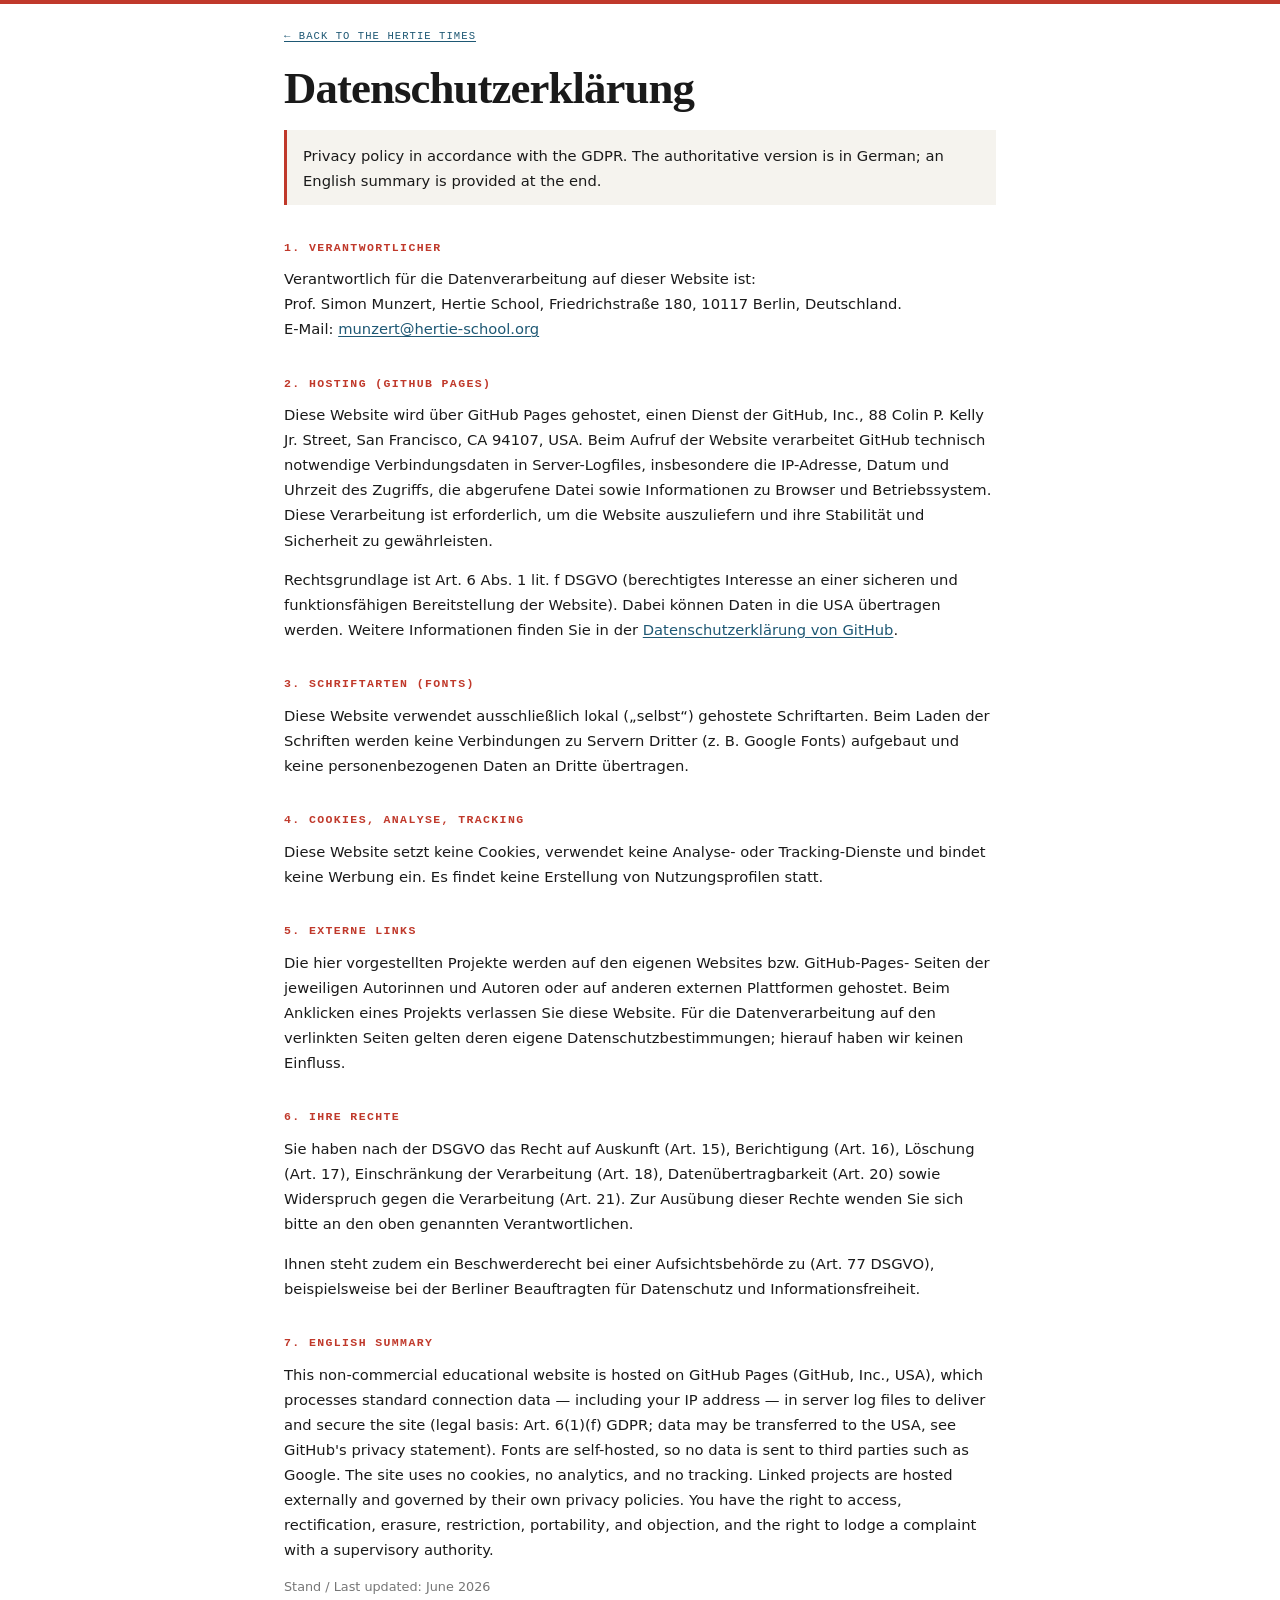
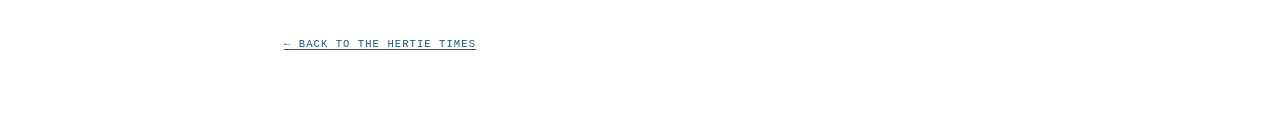
==== datenschutz.html @ ec8f6724 "Apply student consent: trim to 18 projects, real assets, legal pages - Remove all non-consented proj" ====
<!DOCTYPE html>
<html lang="de">
<head>
  <meta charset="UTF-8">
  <meta name="viewport" content="width=device-width, initial-scale=1.0">
  <title>Datenschutzerklärung / Privacy — The Hertie Times</title>
  <meta name="robots" content="noindex">
  <link rel="stylesheet" href="fonts.css">
  <link rel="stylesheet" href="style.css">
</head>
<body>
  <main class="legal-page">
    <div class="container">
      <a class="legal-back" href="index.html">← Back to The Hertie Times</a>
      <h1 class="legal-title">Datenschutzerklärung</h1>
      <p class="legal-note">
        Privacy policy in accordance with the GDPR. The authoritative version is in German;
        an English summary is provided at the end.
      </p>

      <h2>1. Verantwortlicher</h2>
      <p>
        Verantwortlich für die Datenverarbeitung auf dieser Website ist:<br>
        Prof. Simon Munzert, Hertie School, Friedrichstraße 180, 10117 Berlin, Deutschland.<br>
        E-Mail: <a href="mailto:munzert@hertie-school.org">munzert@hertie-school.org</a>
      </p>

      <h2>2. Hosting (GitHub Pages)</h2>
      <p>
        Diese Website wird über GitHub Pages gehostet, einen Dienst der GitHub, Inc.,
        88 Colin P. Kelly Jr. Street, San Francisco, CA 94107, USA. Beim Aufruf der Website
        verarbeitet GitHub technisch notwendige Verbindungsdaten in Server-Logfiles,
        insbesondere die IP-Adresse, Datum und Uhrzeit des Zugriffs, die abgerufene Datei
        sowie Informationen zu Browser und Betriebssystem. Diese Verarbeitung ist
        erforderlich, um die Website auszuliefern und ihre Stabilität und Sicherheit zu
        gewährleisten.
      </p>
      <p>
        Rechtsgrundlage ist Art. 6 Abs. 1 lit. f DSGVO (berechtigtes Interesse an einer
        sicheren und funktionsfähigen Bereitstellung der Website). Dabei können Daten in die
        USA übertragen werden. Weitere Informationen finden Sie in der
        <a href="https://docs.github.com/site-policy/privacy-policies/github-general-privacy-statement" target="_blank" rel="noopener noreferrer">Datenschutzerklärung von GitHub</a>.
      </p>

      <h2>3. Schriftarten (Fonts)</h2>
      <p>
        Diese Website verwendet ausschließlich lokal („selbst“) gehostete Schriftarten. Beim
        Laden der Schriften werden keine Verbindungen zu Servern Dritter (z. B. Google Fonts)
        aufgebaut und keine personenbezogenen Daten an Dritte übertragen.
      </p>

      <h2>4. Cookies, Analyse, Tracking</h2>
      <p>
        Diese Website setzt keine Cookies, verwendet keine Analyse- oder Tracking-Dienste und
        bindet keine Werbung ein. Es findet keine Erstellung von Nutzungsprofilen statt.
      </p>

      <h2>5. Externe Links</h2>
      <p>
        Die hier vorgestellten Projekte werden auf den eigenen Websites bzw. GitHub-Pages-
        Seiten der jeweiligen Autorinnen und Autoren oder auf anderen externen Plattformen
        gehostet. Beim Anklicken eines Projekts verlassen Sie diese Website. Für die
        Datenverarbeitung auf den verlinkten Seiten gelten deren eigene
        Datenschutzbestimmungen; hierauf haben wir keinen Einfluss.
      </p>

      <h2>6. Ihre Rechte</h2>
      <p>
        Sie haben nach der DSGVO das Recht auf Auskunft (Art. 15), Berichtigung (Art. 16),
        Löschung (Art. 17), Einschränkung der Verarbeitung (Art. 18), Datenübertragbarkeit
        (Art. 20) sowie Widerspruch gegen die Verarbeitung (Art. 21). Zur Ausübung dieser
        Rechte wenden Sie sich bitte an den oben genannten Verantwortlichen.
      </p>
      <p>
        Ihnen steht zudem ein Beschwerderecht bei einer Aufsichtsbehörde zu (Art. 77 DSGVO),
        beispielsweise bei der Berliner Beauftragten für Datenschutz und Informationsfreiheit.
      </p>

      <h2>7. English summary</h2>
      <p>
        This non-commercial educational website is hosted on GitHub Pages (GitHub, Inc., USA),
        which processes standard connection data — including your IP address — in server log
        files to deliver and secure the site (legal basis: Art. 6(1)(f) GDPR; data may be
        transferred to the USA, see GitHub's privacy statement). Fonts are self-hosted, so no
        data is sent to third parties such as Google. The site uses no cookies, no analytics,
        and no tracking. Linked projects are hosted externally and governed by their own
        privacy policies. You have the right to access, rectification, erasure, restriction,
        portability, and objection, and the right to lodge a complaint with a supervisory
        authority.
      </p>

      <p style="font-size:0.8rem;color:var(--muted)">Stand / Last updated: June 2026</p>

      <a class="legal-back" href="index.html">← Back to The Hertie Times</a>
    </div>
  </main>
</body>
</html>
---- fonts.css ----
/* Self-hosted fonts (GDPR: no requests to Google servers) */

/* IBM Plex Mono 400 italic (latin-ext) */
@font-face {
  font-family: 'IBM Plex Mono';
  font-style: italic;
  font-weight: 400;
  font-display: swap;
  src: url(fonts/ibmplexmono-400-italic-latin-ext.woff2) format('woff2');
  unicode-range: U+0100-02BA, U+02BD-02C5, U+02C7-02CC, U+02CE-02D7, U+02DD-02FF, U+0304, U+0308, U+0329, U+1D00-1DBF, U+1E00-1E9F, U+1EF2-1EFF, U+2020, U+20A0-20AB, U+20AD-20C0, U+2113, U+2C60-2C7F, U+A720-A7FF;
}

/* IBM Plex Mono 400 italic (latin) */
@font-face {
  font-family: 'IBM Plex Mono';
  font-style: italic;
  font-weight: 400;
  font-display: swap;
  src: url(fonts/ibmplexmono-400-italic-latin.woff2) format('woff2');
  unicode-range: U+0000-00FF, U+0131, U+0152-0153, U+02BB-02BC, U+02C6, U+02DA, U+02DC, U+0304, U+0308, U+0329, U+2000-206F, U+20AC, U+2122, U+2191, U+2193, U+2212, U+2215, U+FEFF, U+FFFD;
}

/* IBM Plex Mono 400 normal (latin-ext) */
@font-face {
  font-family: 'IBM Plex Mono';
  font-style: normal;
  font-weight: 400;
  font-display: swap;
  src: url(fonts/ibmplexmono-400-normal-latin-ext.woff2) format('woff2');
  unicode-range: U+0100-02BA, U+02BD-02C5, U+02C7-02CC, U+02CE-02D7, U+02DD-02FF, U+0304, U+0308, U+0329, U+1D00-1DBF, U+1E00-1E9F, U+1EF2-1EFF, U+2020, U+20A0-20AB, U+20AD-20C0, U+2113, U+2C60-2C7F, U+A720-A7FF;
}

/* IBM Plex Mono 400 normal (latin) */
@font-face {
  font-family: 'IBM Plex Mono';
  font-style: normal;
  font-weight: 400;
  font-display: swap;
  src: url(fonts/ibmplexmono-400-normal-latin.woff2) format('woff2');
  unicode-range: U+0000-00FF, U+0131, U+0152-0153, U+02BB-02BC, U+02C6, U+02DA, U+02DC, U+0304, U+0308, U+0329, U+2000-206F, U+20AC, U+2122, U+2191, U+2193, U+2212, U+2215, U+FEFF, U+FFFD;
}

/* IBM Plex Mono 600 normal (latin-ext) */
@font-face {
  font-family: 'IBM Plex Mono';
  font-style: normal;
  font-weight: 600;
  font-display: swap;
  src: url(fonts/ibmplexmono-600-normal-latin-ext.woff2) format('woff2');
  unicode-range: U+0100-02BA, U+02BD-02C5, U+02C7-02CC, U+02CE-02D7, U+02DD-02FF, U+0304, U+0308, U+0329, U+1D00-1DBF, U+1E00-1E9F, U+1EF2-1EFF, U+2020, U+20A0-20AB, U+20AD-20C0, U+2113, U+2C60-2C7F, U+A720-A7FF;
}

/* IBM Plex Mono 600 normal (latin) */
@font-face {
  font-family: 'IBM Plex Mono';
  font-style: normal;
  font-weight: 600;
  font-display: swap;
  src: url(fonts/ibmplexmono-600-normal-latin.woff2) format('woff2');
  unicode-range: U+0000-00FF, U+0131, U+0152-0153, U+02BB-02BC, U+02C6, U+02DA, U+02DC, U+0304, U+0308, U+0329, U+2000-206F, U+20AC, U+2122, U+2191, U+2193, U+2212, U+2215, U+FEFF, U+FFFD;
}

/* IBM Plex Mono 700 normal (latin-ext) */
@font-face {
  font-family: 'IBM Plex Mono';
  font-style: normal;
  font-weight: 700;
  font-display: swap;
  src: url(fonts/ibmplexmono-700-normal-latin-ext.woff2) format('woff2');
  unicode-range: U+0100-02BA, U+02BD-02C5, U+02C7-02CC, U+02CE-02D7, U+02DD-02FF, U+0304, U+0308, U+0329, U+1D00-1DBF, U+1E00-1E9F, U+1EF2-1EFF, U+2020, U+20A0-20AB, U+20AD-20C0, U+2113, U+2C60-2C7F, U+A720-A7FF;
}

/* IBM Plex Mono 700 normal (latin) */
@font-face {
  font-family: 'IBM Plex Mono';
  font-style: normal;
  font-weight: 700;
  font-display: swap;
  src: url(fonts/ibmplexmono-700-normal-latin.woff2) format('woff2');
  unicode-range: U+0000-00FF, U+0131, U+0152-0153, U+02BB-02BC, U+02C6, U+02DA, U+02DC, U+0304, U+0308, U+0329, U+2000-206F, U+20AC, U+2122, U+2191, U+2193, U+2212, U+2215, U+FEFF, U+FFFD;
}

/* Inter 400 normal (latin-ext) */
@font-face {
  font-family: 'Inter';
  font-style: normal;
  font-weight: 400;
  font-display: swap;
  src: url(fonts/inter-400-normal-latin-ext.woff2) format('woff2');
  unicode-range: U+0100-02BA, U+02BD-02C5, U+02C7-02CC, U+02CE-02D7, U+02DD-02FF, U+0304, U+0308, U+0329, U+1D00-1DBF, U+1E00-1E9F, U+1EF2-1EFF, U+2020, U+20A0-20AB, U+20AD-20C0, U+2113, U+2C60-2C7F, U+A720-A7FF;
}

/* Inter 400 normal (latin) */
@font-face {
  font-family: 'Inter';
  font-style: normal;
  font-weight: 400;
  font-display: swap;
  src: url(fonts/inter-400-normal-latin.woff2) format('woff2');
  unicode-range: U+0000-00FF, U+0131, U+0152-0153, U+02BB-02BC, U+02C6, U+02DA, U+02DC, U+0304, U+0308, U+0329, U+2000-206F, U+20AC, U+2122, U+2191, U+2193, U+2212, U+2215, U+FEFF, U+FFFD;
}

/* Inter 500 normal (latin-ext) */
@font-face {
  font-family: 'Inter';
  font-style: normal;
  font-weight: 500;
  font-display: swap;
  src: url(fonts/inter-500-normal-latin-ext.woff2) format('woff2');
  unicode-range: U+0100-02BA, U+02BD-02C5, U+02C7-02CC, U+02CE-02D7, U+02DD-02FF, U+0304, U+0308, U+0329, U+1D00-1DBF, U+1E00-1E9F, U+1EF2-1EFF, U+2020, U+20A0-20AB, U+20AD-20C0, U+2113, U+2C60-2C7F, U+A720-A7FF;
}

/* Inter 500 normal (latin) */
@font-face {
  font-family: 'Inter';
  font-style: normal;
  font-weight: 500;
  font-display: swap;
  src: url(fonts/inter-500-normal-latin.woff2) format('woff2');
  unicode-range: U+0000-00FF, U+0131, U+0152-0153, U+02BB-02BC, U+02C6, U+02DA, U+02DC, U+0304, U+0308, U+0329, U+2000-206F, U+20AC, U+2122, U+2191, U+2193, U+2212, U+2215, U+FEFF, U+FFFD;
}

/* Inter 600 normal (latin-ext) */
@font-face {
  font-family: 'Inter';
  font-style: normal;
  font-weight: 600;
  font-display: swap;
  src: url(fonts/inter-600-normal-latin-ext.woff2) format('woff2');
  unicode-range: U+0100-02BA, U+02BD-02C5, U+02C7-02CC, U+02CE-02D7, U+02DD-02FF, U+0304, U+0308, U+0329, U+1D00-1DBF, U+1E00-1E9F, U+1EF2-1EFF, U+2020, U+20A0-20AB, U+20AD-20C0, U+2113, U+2C60-2C7F, U+A720-A7FF;
}

/* Inter 600 normal (latin) */
@font-face {
  font-family: 'Inter';
  font-style: normal;
  font-weight: 600;
  font-display: swap;
  src: url(fonts/inter-600-normal-latin.woff2) format('woff2');
  unicode-range: U+0000-00FF, U+0131, U+0152-0153, U+02BB-02BC, U+02C6, U+02DA, U+02DC, U+0304, U+0308, U+0329, U+2000-206F, U+20AC, U+2122, U+2191, U+2193, U+2212, U+2215, U+FEFF, U+FFFD;
}

/* Playfair Display 700 italic (latin-ext) */
@font-face {
  font-family: 'Playfair Display';
  font-style: italic;
  font-weight: 700;
  font-display: swap;
  src: url(fonts/playfair-700-italic-latin-ext.woff2) format('woff2');
  unicode-range: U+0100-02BA, U+02BD-02C5, U+02C7-02CC, U+02CE-02D7, U+02DD-02FF, U+0304, U+0308, U+0329, U+1D00-1DBF, U+1E00-1E9F, U+1EF2-1EFF, U+2020, U+20A0-20AB, U+20AD-20C0, U+2113, U+2C60-2C7F, U+A720-A7FF;
}

/* Playfair Display 700 italic (latin) */
@font-face {
  font-family: 'Playfair Display';
  font-style: italic;
  font-weight: 700;
  font-display: swap;
  src: url(fonts/playfair-700-italic-latin.woff2) format('woff2');
  unicode-range: U+0000-00FF, U+0131, U+0152-0153, U+02BB-02BC, U+02C6, U+02DA, U+02DC, U+0304, U+0308, U+0329, U+2000-206F, U+20AC, U+2122, U+2191, U+2193, U+2212, U+2215, U+FEFF, U+FFFD;
}

/* Playfair Display 700 normal (latin-ext) */
@font-face {
  font-family: 'Playfair Display';
  font-style: normal;
  font-weight: 700;
  font-display: swap;
  src: url(fonts/playfair-700-normal-latin-ext.woff2) format('woff2');
  unicode-range: U+0100-02BA, U+02BD-02C5, U+02C7-02CC, U+02CE-02D7, U+02DD-02FF, U+0304, U+0308, U+0329, U+1D00-1DBF, U+1E00-1E9F, U+1EF2-1EFF, U+2020, U+20A0-20AB, U+20AD-20C0, U+2113, U+2C60-2C7F, U+A720-A7FF;
}

/* Playfair Display 700 normal (latin) */
@font-face {
  font-family: 'Playfair Display';
  font-style: normal;
  font-weight: 700;
  font-display: swap;
  src: url(fonts/playfair-700-normal-latin.woff2) format('woff2');
  unicode-range: U+0000-00FF, U+0131, U+0152-0153, U+02BB-02BC, U+02C6, U+02DA, U+02DC, U+0304, U+0308, U+0329, U+2000-206F, U+20AC, U+2122, U+2191, U+2193, U+2212, U+2215, U+FEFF, U+FFFD;
}

/* Playfair Display 800 normal (latin-ext) */
@font-face {
  font-family: 'Playfair Display';
  font-style: normal;
  font-weight: 800;
  font-display: swap;
  src: url(fonts/playfair-800-normal-latin-ext.woff2) format('woff2');
  unicode-range: U+0100-02BA, U+02BD-02C5, U+02C7-02CC, U+02CE-02D7, U+02DD-02FF, U+0304, U+0308, U+0329, U+1D00-1DBF, U+1E00-1E9F, U+1EF2-1EFF, U+2020, U+20A0-20AB, U+20AD-20C0, U+2113, U+2C60-2C7F, U+A720-A7FF;
}

/* Playfair Display 800 normal (latin) */
@font-face {
  font-family: 'Playfair Display';
  font-style: normal;
  font-weight: 800;
  font-display: swap;
  src: url(fonts/playfair-800-normal-latin.woff2) format('woff2');
  unicode-range: U+0000-00FF, U+0131, U+0152-0153, U+02BB-02BC, U+02C6, U+02DA, U+02DC, U+0304, U+0308, U+0329, U+2000-206F, U+20AC, U+2122, U+2191, U+2193, U+2212, U+2215, U+FEFF, U+FFFD;
}

/* Playfair Display 900 normal (latin-ext) */
@font-face {
  font-family: 'Playfair Display';
  font-style: normal;
  font-weight: 900;
  font-display: swap;
  src: url(fonts/playfair-900-normal-latin-ext.woff2) format('woff2');
  unicode-range: U+0100-02BA, U+02BD-02C5, U+02C7-02CC, U+02CE-02D7, U+02DD-02FF, U+0304, U+0308, U+0329, U+1D00-1DBF, U+1E00-1E9F, U+1EF2-1EFF, U+2020, U+20A0-20AB, U+20AD-20C0, U+2113, U+2C60-2C7F, U+A720-A7FF;
}

/* Playfair Display 900 normal (latin) */
@font-face {
  font-family: 'Playfair Display';
  font-style: normal;
  font-weight: 900;
  font-display: swap;
  src: url(fonts/playfair-900-normal-latin.woff2) format('woff2');
  unicode-range: U+0000-00FF, U+0131, U+0152-0153, U+02BB-02BC, U+02C6, U+02DA, U+02DC, U+0304, U+0308, U+0329, U+2000-206F, U+20AC, U+2122, U+2191, U+2193, U+2212, U+2215, U+FEFF, U+FFFD;
}
---- style.css ----
/* ── Variables ── */
:root {
  --mono:   'IBM Plex Mono', 'Courier New', monospace;
  --serif:  'Playfair Display', Georgia, serif;
  --sans:   'Inter', system-ui, sans-serif;

  --ink:    #1a1a1a;
  --red:    #c0392b;
  --paper:  #f5f3ee;
  --white:  #ffffff;
  --muted:  #767676;
  --border: #d8d4cb;
  --nav-bg: #111111;
  --teal:   #1e5874;

  /* Masthead geometry palette (aerial/satellite) */
  --m-deep:  #0c1d2e;
  --m-navy:  #1a3550;
  --m-teal:  #1e4d6e;
}

/* ── Reset ── */
*, *::before, *::after { box-sizing: border-box; margin: 0; padding: 0; }
html { font-size: 16px; scroll-behavior: smooth; overflow-x: clip; }
body {
  background: var(--paper);
  color: var(--ink);
  -webkit-font-smoothing: antialiased;
  border-top: 4px solid var(--red);
  overflow-x: clip;
}
a { color: inherit; text-decoration: none; }
img { display: block; max-width: 100%; }

.container {
  max-width: 1200px;
  margin: 0 auto;
  padding: 0 1.5rem;
}

/* ── Rules ── */
.rule { border: none; border-top: 1px solid var(--ink); margin: 0; }
.rule--bold  { border-top-width: 2px; }
.rule--light { border-top-color: var(--border); }
.rule--footer { border-top-color: rgba(255,255,255,0.15); margin: 1rem 0; }
/* Masthead rules on dark background */
.rule--masthead      { border-top-color: rgba(255,255,255,0.22); }
.rule--masthead-bold { border-top-width: 2px; border-top-color: rgba(255,255,255,0.35); }

/* ── MASTHEAD ── */
.masthead {
  position: relative;
  overflow: hidden;
  background: var(--m-deep); /* solid fallback for slow connections */
}
.masthead-bg {
  position: absolute;
  inset: 0;
  width: 100%;
  height: 100%;
}
.masthead-inner {
  position: relative;
  z-index: 1;
  max-width: 1200px;
  margin: 0 auto;
  padding: 0 1.5rem;
}
.masthead-eyebrow {
  display: flex;
  justify-content: space-between;
  align-items: center;
  padding: 0.6rem 0;
  font-family: var(--mono);
  font-size: 0.62rem;
  font-weight: 600;
  letter-spacing: 0.13em;
  text-transform: uppercase;
  color: rgba(255,255,255,0.5);
}
.masthead-name {
  font-family: var(--serif);
  font-size: clamp(2.8rem, 7.5vw, 5.8rem);
  font-weight: 900;
  letter-spacing: -0.025em;
  line-height: 1;
  color: var(--white);
  text-align: center;
  padding: 0.6rem 0 0.55rem;
  text-shadow: 0 2px 24px rgba(0,0,0,0.4);
}

/* ── STICKY NAV ── */
.top-nav {
  position: sticky;
  top: 0;
  z-index: 100;
  background: var(--nav-bg);
}
.top-nav-inner {
  max-width: 1200px;
  margin: 0 auto;
  padding: 0 1.5rem;
  display: flex;
  align-items: stretch;
}
.nav-brand {
  font-family: var(--mono);
  font-size: 0.7rem;
  font-weight: 700;
  letter-spacing: 0.1em;
  text-transform: uppercase;
  color: var(--white);
  display: flex;
  align-items: center;
  flex-shrink: 0;
  padding-right: 1.1rem;
}
.nav-pipe {
  width: 1px;
  background: rgba(255,255,255,0.15);
  flex-shrink: 0;
  margin: 0.55rem 0;
}
.nav-sections {
  display: flex;
  overflow-x: auto;
  scrollbar-width: none;
  flex: 1;
}
.nav-sections::-webkit-scrollbar { display: none; }
.nav-link {
  flex-shrink: 0;
  display: flex;
  align-items: center;
  padding: 0 0.8rem;
  font-family: var(--mono);
  font-size: 0.63rem;
  font-weight: 600;
  letter-spacing: 0.09em;
  text-transform: uppercase;
  color: rgba(255,255,255,0.5);
  height: 40px;
  border-bottom: 2px solid transparent;
  white-space: nowrap;
  transition: color 0.15s, border-color 0.15s;
}
.nav-link:hover { color: var(--white); }
.nav-link.active { color: var(--white); border-bottom-color: var(--red); }

/* ── FEATURED SECTION ── */
.featured-section {
  background: var(--white);
  padding: 2.5rem 0 3rem;
  border-bottom: 2px solid var(--ink);
}

/* 6-column grid */
.picks-grid {
  display: grid;
  grid-template-columns: repeat(6, 1fr);
  column-gap: 1.75rem;
  row-gap: 2.5rem;
}

/* ── PICK CARD BASE ── */
.pick-card { display: flex; flex-direction: column; }

/* ── WHOLE-CARD CLICK TARGET ──
   The headline link stretches an invisible ::after over the whole card,
   so a click on the image, headline, or anywhere in the element opens
   the story. Cards must be positioned for the overlay to anchor to them. */
.pick-card, .story-lead, .story-side { position: relative; }
.card-cover-link { color: inherit; }
.card-cover-link::after {
  content: '';
  position: absolute;
  inset: 0;
  z-index: 1;
}

/* Hero: full-width, horizontal */
.pick-hero {
  grid-column: span 6;
  flex-direction: row;
  align-items: stretch;
  gap: 2.75rem;
  padding-bottom: 2.5rem;
  border-bottom: 1px solid var(--border);
}
.pick-hero .card-image       { width: 48%; flex-shrink: 0; aspect-ratio: 4/3; }
.pick-hero .card-body        { justify-content: center; padding-top: 0; }
.pick-hero .card-headline    { font-size: clamp(1.7rem, 2.8vw, 2.5rem); }
.pick-hero .card-blurb       { display: block; }
.pick-hero .card-subtitle    { display: block; }

/* Medium picks */
.pick-md { grid-column: span 3; }
.pick-md .card-image    { aspect-ratio: 3/2; }
.pick-md .card-headline { font-size: 1.35rem; }
.pick-md .card-blurb    { display: block; }

/* Small picks */
.pick-sm { grid-column: span 2; }
.pick-sm .card-image    { aspect-ratio: 1/1; }
.pick-sm .card-headline { font-size: 0.97rem; }
.pick-sm .card-blurb    { display: none; }

/* ── CARD IMAGE ── */
.card-image {
  width: 100%;
  overflow: hidden;
  background: var(--m-navy);
  position: relative;
}
.card-image.img-black { background: #000; }
.card-image img {
  position: absolute;
  inset: 0;
  width: 100%;
  height: 100%;
  object-fit: cover;
  object-position: center 20%;
  transition: transform 0.45s ease;
}
.pick-card:hover .card-image img,
.story-lead:hover .card-image img { transform: scale(1.05); }
.card-image .avatar {
  position: absolute;
  inset: 0;
  display: flex;
  align-items: center;
  justify-content: center;
  font-family: var(--mono);
  font-size: 2.5rem;
  font-weight: 700;
  color: var(--white);
  letter-spacing: -0.04em;
}

/* ── CARD BODY ── */
.card-body {
  display: flex;
  flex-direction: column;
  gap: 0.55rem;
  padding-top: 0.85rem;
  flex: 1;
}
.card-section {
  display: block;
  font-family: var(--mono);
  font-size: 0.6rem;
  font-weight: 700;
  letter-spacing: 0.14em;
  text-transform: uppercase;
  color: var(--red);
}
.card-headline {
  font-family: var(--serif);
  font-weight: 800;
  line-height: 1.18;
  letter-spacing: -0.01em;
  color: var(--ink);
}
.card-headline a:hover {
  text-decoration: underline;
  text-underline-offset: 3px;
  text-decoration-thickness: 1px;
}
.card-subtitle {
  font-family: var(--sans);
  font-size: 0.88rem;
  color: var(--muted);
  font-style: italic;
  line-height: 1.5;
}
.card-blurb {
  font-family: var(--sans);
  font-size: 0.9rem;
  line-height: 1.7;
  color: #3a3a3a;
}
.card-byline {
  font-family: var(--mono);
  font-size: 0.63rem;
  font-weight: 600;
  letter-spacing: 0.05em;
  color: var(--muted);
  margin-top: auto;
  padding-top: 0.6rem;
}

/* Small circular author photo in pick/lead bylines */
.byline-thumb {
  display: inline-block;
  width: 18px;
  height: 18px;
  border-radius: 50%;
  object-fit: cover;
  object-position: center 20%;
  vertical-align: middle;
  margin-right: 0.35rem;
  margin-bottom: 1px; /* optical alignment with text baseline */
  background: #000; /* shown if the photo is missing/transparent */
}
/* Plain black circle when an author photo was not provided */
.byline-thumb.is-black { background: #000; }

/* ── SEARCH BAND ── */
.search-band {
  background: var(--paper);
  border-top: 1px solid var(--border);
  border-bottom: 1px solid var(--border);
  padding: 0.8rem 0;
}
.search-wrap {
  position: relative;
  display: flex;
  align-items: center;
  max-width: 400px;
}
.search-icon {
  position: absolute;
  left: 0.7rem;
  color: var(--muted);
  pointer-events: none;
  flex-shrink: 0;
}
.search-input {
  width: 100%;
  padding: 0.45rem 2rem 0.45rem 2.2rem;
  border: 1px solid var(--border);
  border-radius: 0;
  font-family: var(--mono);
  font-size: 0.78rem;
  color: var(--ink);
  background: var(--white);
  transition: border-color 0.15s;
}
.search-input::placeholder { color: var(--muted); }
.search-input:focus { outline: none; border-color: var(--ink); }
.search-clear {
  position: absolute;
  right: 0.45rem;
  background: none;
  border: none;
  font-size: 1.05rem;
  line-height: 1;
  color: var(--muted);
  cursor: pointer;
  padding: 0.1rem 0.3rem;
}
.search-clear:hover { color: var(--ink); }

/* ── TOPICS LAYOUT: main + sidebar ── */
.topics-section { padding: 2.5rem 0 5rem; }
.topics-layout {
  display: grid;
  grid-template-columns: 1fr 288px;
  gap: 0 3rem;
  align-items: start;
}
.topics-main { min-width: 0; }

/* ── CATEGORY SECTIONS ── */
.category-section {
  margin-bottom: 3.5rem;
  scroll-margin-top: 50px;
}

/* Heading: LABEL ─────────── N */
.cat-heading {
  display: flex;
  align-items: center;
  gap: 0.85rem;
  margin-bottom: 1.4rem;
}
.cat-label {
  font-family: var(--mono);
  font-size: 0.67rem;
  font-weight: 700;
  letter-spacing: 0.14em;
  text-transform: uppercase;
  color: var(--red);
  white-space: nowrap;
}
.cat-rule {
  flex: 1;
  height: 1px;
  background: var(--border);
}
.cat-count {
  font-family: var(--mono);
  font-size: 0.6rem;
  color: var(--muted);
  flex-shrink: 0;
}

/* ── CATEGORY GRID: lead (60%) + rail (40%) ── */
.cat-grid {
  display: grid;
  grid-template-columns: 3fr 2fr;
  gap: 0 2rem;
  align-items: start;
}

/* Solo / dedicated section (e.g. a single coherent investigation):
   one story gets a wide, horizontal feature treatment instead of a
   narrow column with empty space beside it. */
.cat-grid--solo { grid-template-columns: 1fr; }
.cat-grid--solo .story-lead {
  flex-direction: row;
  align-items: center;
  gap: 0 2.5rem;
}
.cat-grid--solo .story-lead .card-image {
  width: 60%;
  flex-shrink: 0;
  aspect-ratio: 3/2;
}
.cat-grid--solo .story-lead .card-body { padding-top: 0; }
.cat-grid--solo .story-lead .card-headline { font-size: 1.9rem; }

/* ── LEAD STORY CARD ── */
.story-lead {
  display: flex;
  flex-direction: column;
  transition: transform 0.15s ease;
}
.story-lead:hover { transform: translateY(-2px); }
.story-lead .card-image    { aspect-ratio: 3/2; }
.story-lead .card-image .avatar { font-size: 2rem; }
.story-lead .card-body     { padding-top: 0.8rem; gap: 0.4rem; }
.story-lead .card-headline { font-size: 1.25rem; }
.story-lead .card-subtitle { display: block; }

/* ── RAIL (compact side cards) ── */
.story-rail {
  display: flex;
  flex-direction: column;
  border-left: 1px solid var(--border);
  padding-left: 2rem;
}

/* ── SIDE STORY CARD ── */
.story-side {
  display: grid;
  grid-template-columns: 52px 1fr;
  gap: 0 0.85rem;
  align-items: start;
  padding: 0.85rem 0;
  border-bottom: 1px solid var(--border);
}
.story-side:last-child { border-bottom: none; }

.side-thumb {
  display: block;
  width: 52px;
  height: 52px;
  border-radius: 50%;
  overflow: hidden;
  background: #000; /* black circle when no author photo provided */
  flex-shrink: 0;
  position: relative;
}
.side-thumb img {
  position: absolute;
  inset: 0;
  width: 100%;
  height: 100%;
  object-fit: cover;
  object-position: center top;
  transition: transform 0.3s ease;
}
.story-side:hover .side-thumb img { transform: scale(1.08); }
.side-thumb .avatar {
  position: absolute;
  inset: 0;
  display: flex;
  align-items: center;
  justify-content: center;
  font-family: var(--mono);
  font-size: 1rem;
  font-weight: 700;
  color: var(--white);
}

.side-body { min-width: 0; }
.side-body .card-headline {
  font-size: 0.92rem;
  line-height: 1.25;
  margin-bottom: 0.25rem;
}
.side-body .card-byline {
  padding-top: 0;
  margin-top: 0.2rem;
  font-size: 0.58rem;
}

/* ── SIDEBAR (Short Takes column) ──
   Sticky but NOT internally scrollable: an internal overflow traps the
   mouse wheel over the column. Letting it size to its content means the
   page scrolls naturally while the column stays pinned beside the stories. */
.topics-sidebar {
  position: sticky;
  top: 56px;
  align-self: start;
  background: var(--white);
  border-top: 2px solid var(--ink);
  padding-top: 0.9rem;
}

.sidebar-header { margin-bottom: 0.2rem; }
.sidebar-label {
  display: block;
  font-family: var(--mono);
  font-size: 0.67rem;
  font-weight: 700;
  letter-spacing: 0.14em;
  text-transform: uppercase;
  color: var(--ink);
  margin-bottom: 0.12rem;
}
.sidebar-desc {
  font-family: var(--sans);
  font-size: 0.78rem;
  color: var(--muted);
  font-style: italic;
  padding-bottom: 0.6rem;
  border-bottom: 1px solid var(--border);
}

.sidebar-item {
  display: flex;
  gap: 0.65rem;
  align-items: flex-start;
  padding: 0.75rem 0;
  border-bottom: 1px solid var(--border);
  text-decoration: none;
}
.sidebar-item:last-child { border-bottom: none; }

.sidebar-thumb {
  width: 44px;
  height: 44px;
  border-radius: 50%;
  overflow: hidden;
  flex-shrink: 0;
  background: #000; /* black circle when no author photo provided */
  position: relative;
}
.sidebar-thumb img {
  position: absolute;
  inset: 0;
  width: 100%;
  height: 100%;
  object-fit: cover;
  object-position: center 20%;
}
.sidebar-thumb .avatar {
  position: absolute;
  inset: 0;
  display: flex;
  align-items: center;
  justify-content: center;
  font-family: var(--mono);
  font-size: 0.85rem;
  font-weight: 700;
  color: var(--white);
}

.sidebar-body { min-width: 0; }
.sidebar-type {
  display: block;
  font-family: var(--mono);
  font-size: 0.55rem;
  font-weight: 700;
  letter-spacing: 0.1em;
  text-transform: uppercase;
  color: var(--red);
  margin-bottom: 0.15rem;
}
.sidebar-headline {
  font-family: var(--serif);
  font-size: 0.88rem;
  font-weight: 700;
  line-height: 1.28;
  color: var(--ink);
  display: block;
  margin-bottom: 0.2rem;
  transition: color 0.15s;
}
.sidebar-item:hover .sidebar-headline { color: var(--teal); }
.sidebar-byline {
  font-family: var(--mono);
  font-size: 0.58rem;
  color: var(--muted);
}

/* ── NO RESULTS ── */
.no-results {
  padding: 4rem 0;
  text-align: center;
  font-family: var(--mono);
  font-size: 0.82rem;
  color: var(--muted);
}

/* ── ABOUT SECTION ── */
.about-section {
  background: var(--white);
  border-top: 2px solid var(--ink);
  padding: 3.5rem 0;
}
.about-heading {
  font-family: var(--mono);
  font-size: 0.67rem;
  font-weight: 700;
  letter-spacing: 0.15em;
  text-transform: uppercase;
  color: var(--red);
  margin-bottom: 1.25rem;
}
.about-text {
  font-family: var(--sans);
  font-size: 1rem;
  line-height: 1.8;
  color: var(--ink);
  max-width: 640px;
}

/* ── FOOTER ── */
.site-footer {
  background: var(--nav-bg);
  color: rgba(255,255,255,0.5);
  padding: 2rem 0 2.5rem;
}
.footer-top {
  display: flex;
  justify-content: space-between;
  align-items: baseline;
  flex-wrap: wrap;
  gap: 0.5rem;
  margin-bottom: 0.75rem;
}
.footer-brand {
  font-family: var(--serif);
  font-size: 1.35rem;
  font-weight: 700;
  color: var(--white);
  letter-spacing: -0.02em;
}
.footer-copy {
  font-family: var(--mono);
  font-size: 0.62rem;
  letter-spacing: 0.1em;
  text-transform: uppercase;
}
.course-details { margin-top: 1rem; }
.course-details summary {
  font-family: var(--mono);
  font-size: 0.67rem;
  font-weight: 600;
  letter-spacing: 0.1em;
  text-transform: uppercase;
  color: rgba(255,255,255,0.45);
  cursor: pointer;
  list-style: none;
  user-select: none;
  display: inline-flex;
  align-items: center;
  gap: 0.3rem;
  transition: color 0.15s;
}
.course-details summary::-webkit-details-marker { display: none; }
.course-details summary::after { content: '↓'; font-style: normal; }
.course-details[open] summary::after { content: '↑'; }
.course-details summary:hover { color: rgba(255,255,255,0.8); }
.course-details-body {
  margin-top: 0.9rem;
  font-family: var(--sans);
  font-size: 0.85rem;
  line-height: 1.75;
  color: rgba(255,255,255,0.5);
  max-width: 560px;
}
.course-details-body a {
  color: rgba(255,255,255,0.75);
  text-decoration: underline;
  text-underline-offset: 3px;
}
.course-details-body a:hover { color: var(--white); }

/* Footer legal links */
.footer-legal {
  margin-top: 1.4rem;
  display: flex;
  flex-wrap: wrap;
  gap: 0.5rem;
  align-items: center;
  font-family: var(--mono);
  font-size: 0.62rem;
  letter-spacing: 0.08em;
  text-transform: uppercase;
}
.footer-legal a {
  color: rgba(255,255,255,0.65);
  transition: color 0.15s;
}
.footer-legal a:hover { color: var(--white); }
.footer-fineprint {
  margin-top: 0.8rem;
  max-width: 640px;
  font-family: var(--sans);
  font-size: 0.72rem;
  line-height: 1.6;
  color: rgba(255,255,255,0.4);
}

/* ── LEGAL PAGES (Impressum / Datenschutz) ── */
.legal-page {
  background: var(--white);
  min-height: 100vh;
  padding: 0 0 4rem;
}
.legal-page .container { max-width: 760px; }
.legal-back {
  display: inline-block;
  margin: 1.6rem 0 0;
  font-family: var(--mono);
  font-size: 0.66rem;
  letter-spacing: 0.1em;
  text-transform: uppercase;
  color: var(--red);
}
.legal-back:hover { text-decoration: underline; text-underline-offset: 3px; }
.legal-title {
  font-family: var(--serif);
  font-size: clamp(1.9rem, 4vw, 2.8rem);
  font-weight: 800;
  letter-spacing: -0.02em;
  margin: 1.2rem 0 0.4rem;
}
.legal-page h2 {
  font-family: var(--mono);
  font-size: 0.72rem;
  font-weight: 700;
  letter-spacing: 0.12em;
  text-transform: uppercase;
  color: var(--red);
  margin: 2.2rem 0 0.8rem;
}
.legal-page h3 {
  font-family: var(--sans);
  font-size: 1rem;
  font-weight: 600;
  margin: 1.4rem 0 0.4rem;
}
.legal-page p,
.legal-page li {
  font-family: var(--sans);
  font-size: 0.92rem;
  line-height: 1.7;
  color: var(--ink);
}
.legal-page p { margin-bottom: 0.9rem; }
.legal-page ul { margin: 0 0 0.9rem 1.2rem; }
.legal-page li { margin-bottom: 0.35rem; }
.legal-page a { color: var(--teal); text-decoration: underline; text-underline-offset: 2px; }
.legal-page a:hover { color: var(--ink); }
.legal-note {
  background: var(--paper);
  border-left: 3px solid var(--red);
  padding: 0.8rem 1rem;
  font-size: 0.82rem;
  color: var(--muted);
  margin: 1rem 0 1.5rem;
}

/* ── UTILITY ── */
.loading, .error {
  grid-column: 1 / -1;
  padding: 4rem 2rem;
  text-align: center;
  color: var(--muted);
  font-family: var(--mono);
  font-size: 0.8rem;
}

/* ── RESPONSIVE ── */
@media (max-width: 1024px) {
  .topics-layout { grid-template-columns: 1fr 260px; gap: 0 2rem; }
}

@media (max-width: 960px) {
  .picks-grid { grid-template-columns: repeat(4, 1fr); column-gap: 1.25rem; }
  .pick-hero  { grid-column: span 4; }
  .pick-md    { grid-column: span 2; }
  .pick-sm    { grid-column: span 2; }
  .pick-sm .card-image { aspect-ratio: 3/2; }

  /* Sidebar drops below categories */
  .topics-layout { grid-template-columns: 1fr; }
  .topics-sidebar {
    position: static;
    max-height: none;
    border-top: 2px solid var(--ink);
    margin-top: 2rem;
    padding-top: 1rem;
    display: grid;
    grid-template-columns: repeat(2, 1fr);
    gap: 0 2rem;
  }
  .sidebar-header { grid-column: 1 / -1; }
}

/* ── Mobile nav: two-row wrap ── */
@media (max-width: 720px) {
  .nav-brand, .nav-pipe { display: none; }
  .top-nav-inner {
    padding: 0;
    justify-content: center;
  }
  .nav-sections {
    overflow-x: unset;
    flex-wrap: wrap;
    justify-content: center;
    flex: 0 1 auto;
    width: 100%;
    padding: 0 0.25rem;
  }
  .nav-link {
    height: auto;
    padding: 0.38rem 0.6rem;
    font-size: 0.6rem;
    letter-spacing: 0.07em;
    border-bottom: 2px solid transparent; /* keep active indicator space */
  }
}

@media (max-width: 720px) {
  .picks-grid { grid-template-columns: repeat(2, 1fr); row-gap: 2rem; }
  .pick-hero  { grid-column: span 2; flex-direction: column; gap: 0; }
  .pick-hero .card-image  { width: 100%; aspect-ratio: 16/9; }
  .pick-hero .card-body   { padding-top: 0.85rem; }
  .pick-md    { grid-column: span 1; }
  .pick-sm    { grid-column: span 1; }
  .pick-sm .card-headline { font-size: 0.9rem; }

  /* Stack lead above rail */
  .cat-grid { grid-template-columns: 1fr; gap: 1.5rem 0; }
  .story-rail {
    border-left: none;
    padding-left: 0;
    border-top: 1px solid var(--border);
    padding-top: 0.5rem;
  }

  /* Solo feature stacks like a normal lead on mobile */
  .cat-grid--solo .story-lead { flex-direction: column; gap: 0; }
  .cat-grid--solo .story-lead .card-image { width: 100%; }
  .cat-grid--solo .story-lead .card-headline { font-size: 1.25rem; }

  /* Sidebar: single column */
  .topics-sidebar { grid-template-columns: 1fr; }
}

@media (max-width: 480px) {
  .picks-grid { grid-template-columns: 1fr; }
  .pick-hero, .pick-md, .pick-sm { grid-column: span 1; }
  .masthead-eyebrow { display: none; }
  .container      { padding: 0 1rem; }
  .top-nav-inner  { padding: 0; }
  .masthead-inner { padding: 0 1rem; }
}
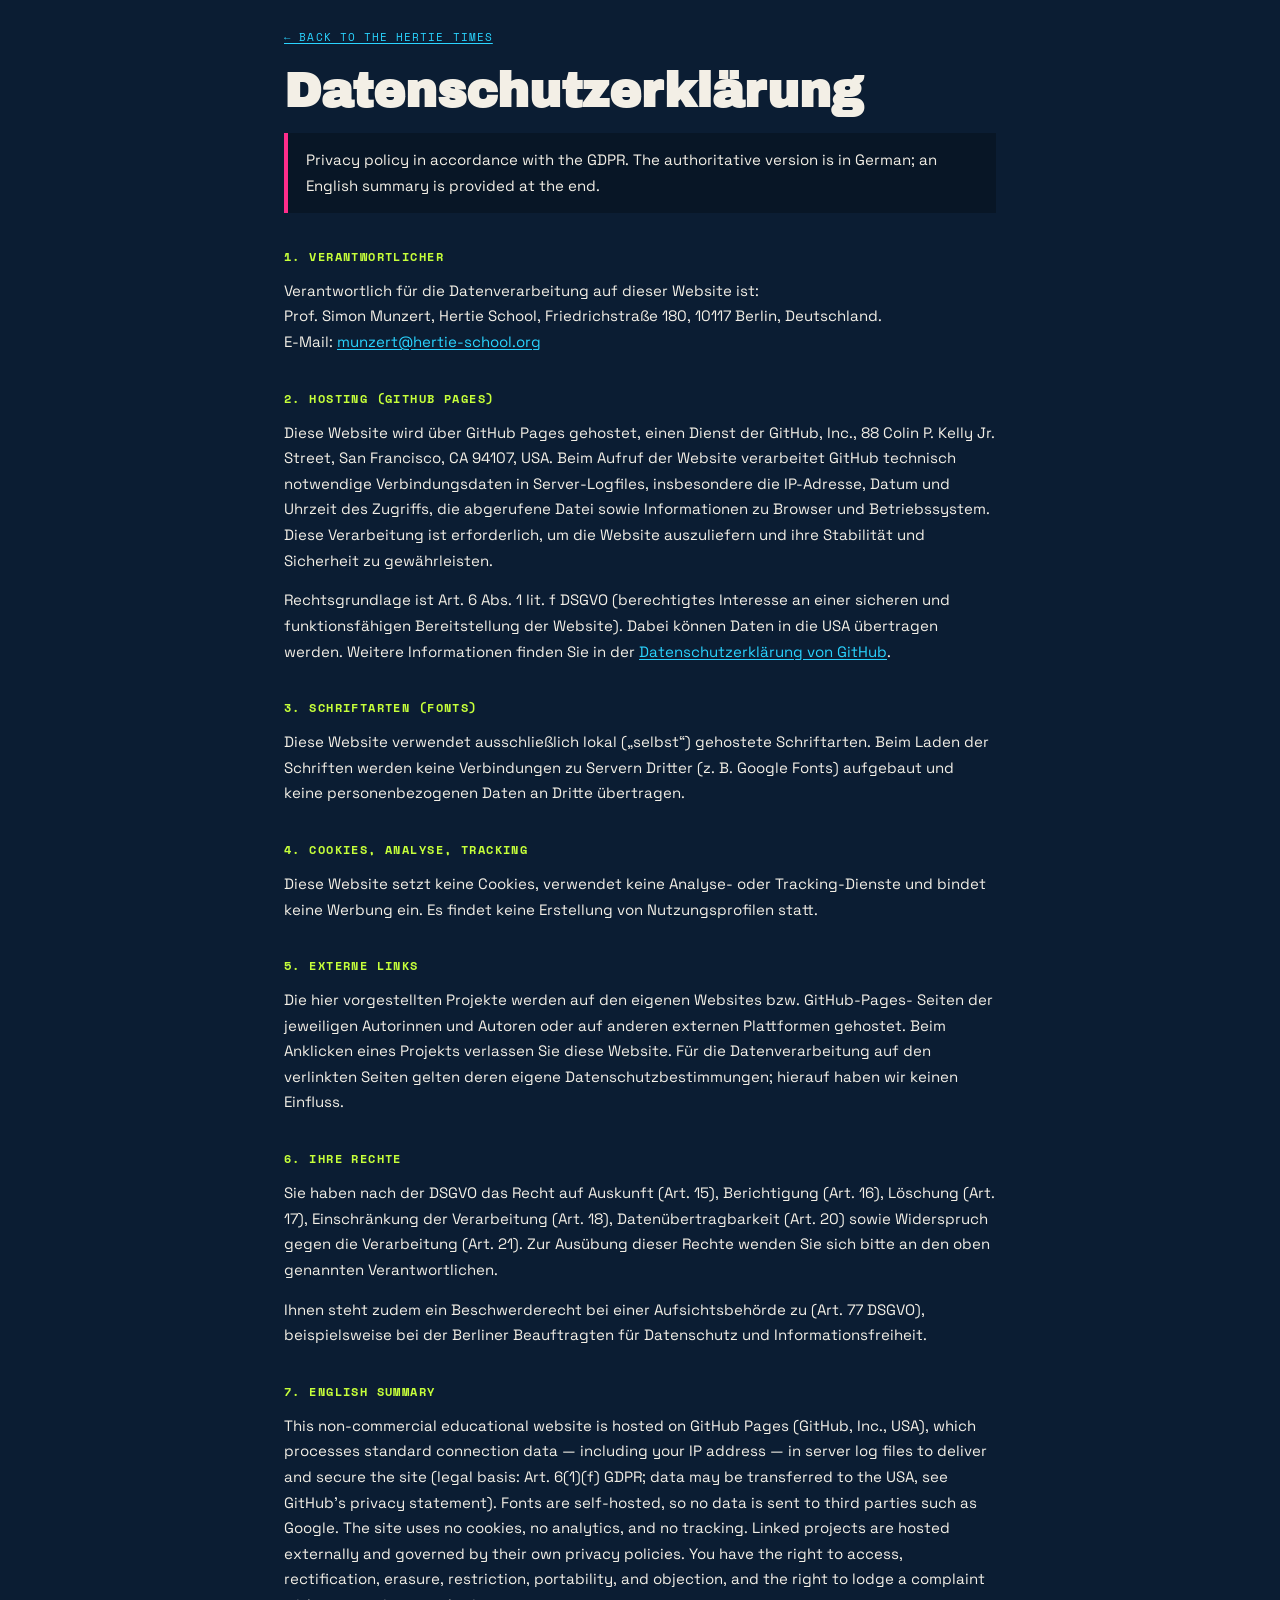
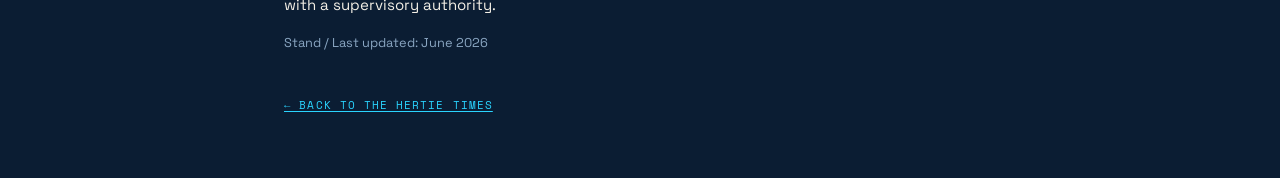
==== commit fe5d7140: "Add HT favicon; fix co-author name to Farhan Shaikh - Draw an "HT" SVG favicon (navy tile, block let" ====
--- a/datenschutz.html
+++ b/datenschutz.html
@@ -5,6 +5,7 @@
   <meta name="viewport" content="width=device-width, initial-scale=1.0">
   <title>Datenschutzerklärung / Privacy — The Hertie Times</title>
   <meta name="robots" content="noindex">
+  <link rel="icon" href="favicon.svg" type="image/svg+xml">
   <link rel="stylesheet" href="fonts.css">
   <link rel="stylesheet" href="style.css">
 </head>
--- a/fonts.css
+++ b/fonts.css
@@ -1,221 +1,141 @@
 /* Self-hosted fonts (GDPR: no requests to Google servers) */
 
-/* IBM Plex Mono 400 italic (latin-ext) */
+/* Archivo Black 400 normal (latin-ext) */
 @font-face {
-  font-family: 'IBM Plex Mono';
-  font-style: italic;
+  font-family: 'Archivo Black';
+  font-style: normal;
   font-weight: 400;
   font-display: swap;
-  src: url(fonts/ibmplexmono-400-italic-latin-ext.woff2) format('woff2');
+  src: url(fonts/archivoblack-400-normal-latin-ext.woff2) format('woff2');
   unicode-range: U+0100-02BA, U+02BD-02C5, U+02C7-02CC, U+02CE-02D7, U+02DD-02FF, U+0304, U+0308, U+0329, U+1D00-1DBF, U+1E00-1E9F, U+1EF2-1EFF, U+2020, U+20A0-20AB, U+20AD-20C0, U+2113, U+2C60-2C7F, U+A720-A7FF;
 }
 
-/* IBM Plex Mono 400 italic (latin) */
+/* Archivo Black 400 normal (latin) */
 @font-face {
-  font-family: 'IBM Plex Mono';
-  font-style: italic;
+  font-family: 'Archivo Black';
+  font-style: normal;
   font-weight: 400;
   font-display: swap;
-  src: url(fonts/ibmplexmono-400-italic-latin.woff2) format('woff2');
+  src: url(fonts/archivoblack-400-normal-latin.woff2) format('woff2');
   unicode-range: U+0000-00FF, U+0131, U+0152-0153, U+02BB-02BC, U+02C6, U+02DA, U+02DC, U+0304, U+0308, U+0329, U+2000-206F, U+20AC, U+2122, U+2191, U+2193, U+2212, U+2215, U+FEFF, U+FFFD;
 }
 
-/* IBM Plex Mono 400 normal (latin-ext) */
+/* Bungee 400 normal (latin-ext) */
 @font-face {
-  font-family: 'IBM Plex Mono';
+  font-family: 'Bungee';
   font-style: normal;
   font-weight: 400;
   font-display: swap;
-  src: url(fonts/ibmplexmono-400-normal-latin-ext.woff2) format('woff2');
+  src: url(fonts/bungee-400-normal-latin-ext.woff2) format('woff2');
   unicode-range: U+0100-02BA, U+02BD-02C5, U+02C7-02CC, U+02CE-02D7, U+02DD-02FF, U+0304, U+0308, U+0329, U+1D00-1DBF, U+1E00-1E9F, U+1EF2-1EFF, U+2020, U+20A0-20AB, U+20AD-20C0, U+2113, U+2C60-2C7F, U+A720-A7FF;
 }
 
-/* IBM Plex Mono 400 normal (latin) */
+/* Bungee 400 normal (latin) */
 @font-face {
-  font-family: 'IBM Plex Mono';
+  font-family: 'Bungee';
   font-style: normal;
   font-weight: 400;
   font-display: swap;
-  src: url(fonts/ibmplexmono-400-normal-latin.woff2) format('woff2');
+  src: url(fonts/bungee-400-normal-latin.woff2) format('woff2');
   unicode-range: U+0000-00FF, U+0131, U+0152-0153, U+02BB-02BC, U+02C6, U+02DA, U+02DC, U+0304, U+0308, U+0329, U+2000-206F, U+20AC, U+2122, U+2191, U+2193, U+2212, U+2215, U+FEFF, U+FFFD;
 }
 
-/* IBM Plex Mono 600 normal (latin-ext) */
+/* Space Grotesk 400 normal (latin-ext) */
 @font-face {
-  font-family: 'IBM Plex Mono';
+  font-family: 'Space Grotesk';
   font-style: normal;
-  font-weight: 600;
+  font-weight: 400;
   font-display: swap;
-  src: url(fonts/ibmplexmono-600-normal-latin-ext.woff2) format('woff2');
+  src: url(fonts/spacegrotesk-400-normal-latin-ext.woff2) format('woff2');
   unicode-range: U+0100-02BA, U+02BD-02C5, U+02C7-02CC, U+02CE-02D7, U+02DD-02FF, U+0304, U+0308, U+0329, U+1D00-1DBF, U+1E00-1E9F, U+1EF2-1EFF, U+2020, U+20A0-20AB, U+20AD-20C0, U+2113, U+2C60-2C7F, U+A720-A7FF;
 }
 
-/* IBM Plex Mono 600 normal (latin) */
+/* Space Grotesk 400 normal (latin) */
 @font-face {
-  font-family: 'IBM Plex Mono';
+  font-family: 'Space Grotesk';
   font-style: normal;
-  font-weight: 600;
+  font-weight: 400;
   font-display: swap;
-  src: url(fonts/ibmplexmono-600-normal-latin.woff2) format('woff2');
+  src: url(fonts/spacegrotesk-400-normal-latin.woff2) format('woff2');
   unicode-range: U+0000-00FF, U+0131, U+0152-0153, U+02BB-02BC, U+02C6, U+02DA, U+02DC, U+0304, U+0308, U+0329, U+2000-206F, U+20AC, U+2122, U+2191, U+2193, U+2212, U+2215, U+FEFF, U+FFFD;
 }
 
-/* IBM Plex Mono 700 normal (latin-ext) */
+/* Space Grotesk 500 normal (latin-ext) */
 @font-face {
-  font-family: 'IBM Plex Mono';
+  font-family: 'Space Grotesk';
+  font-style: normal;
+  font-weight: 500;
+  font-display: swap;
+  src: url(fonts/spacegrotesk-500-normal-latin-ext.woff2) format('woff2');
+  unicode-range: U+0100-02BA, U+02BD-02C5, U+02C7-02CC, U+02CE-02D7, U+02DD-02FF, U+0304, U+0308, U+0329, U+1D00-1DBF, U+1E00-1E9F, U+1EF2-1EFF, U+2020, U+20A0-20AB, U+20AD-20C0, U+2113, U+2C60-2C7F, U+A720-A7FF;
+}
+
+/* Space Grotesk 500 normal (latin) */
+@font-face {
+  font-family: 'Space Grotesk';
+  font-style: normal;
+  font-weight: 500;
+  font-display: swap;
+  src: url(fonts/spacegrotesk-500-normal-latin.woff2) format('woff2');
+  unicode-range: U+0000-00FF, U+0131, U+0152-0153, U+02BB-02BC, U+02C6, U+02DA, U+02DC, U+0304, U+0308, U+0329, U+2000-206F, U+20AC, U+2122, U+2191, U+2193, U+2212, U+2215, U+FEFF, U+FFFD;
+}
+
+/* Space Grotesk 700 normal (latin-ext) */
+@font-face {
+  font-family: 'Space Grotesk';
   font-style: normal;
   font-weight: 700;
   font-display: swap;
-  src: url(fonts/ibmplexmono-700-normal-latin-ext.woff2) format('woff2');
+  src: url(fonts/spacegrotesk-700-normal-latin-ext.woff2) format('woff2');
   unicode-range: U+0100-02BA, U+02BD-02C5, U+02C7-02CC, U+02CE-02D7, U+02DD-02FF, U+0304, U+0308, U+0329, U+1D00-1DBF, U+1E00-1E9F, U+1EF2-1EFF, U+2020, U+20A0-20AB, U+20AD-20C0, U+2113, U+2C60-2C7F, U+A720-A7FF;
 }
 
-/* IBM Plex Mono 700 normal (latin) */
+/* Space Grotesk 700 normal (latin) */
 @font-face {
-  font-family: 'IBM Plex Mono';
+  font-family: 'Space Grotesk';
   font-style: normal;
   font-weight: 700;
   font-display: swap;
-  src: url(fonts/ibmplexmono-700-normal-latin.woff2) format('woff2');
+  src: url(fonts/spacegrotesk-700-normal-latin.woff2) format('woff2');
   unicode-range: U+0000-00FF, U+0131, U+0152-0153, U+02BB-02BC, U+02C6, U+02DA, U+02DC, U+0304, U+0308, U+0329, U+2000-206F, U+20AC, U+2122, U+2191, U+2193, U+2212, U+2215, U+FEFF, U+FFFD;
 }
 
-/* Inter 400 normal (latin-ext) */
+/* Space Mono 400 normal (latin-ext) */
 @font-face {
-  font-family: 'Inter';
+  font-family: 'Space Mono';
   font-style: normal;
   font-weight: 400;
   font-display: swap;
-  src: url(fonts/inter-400-normal-latin-ext.woff2) format('woff2');
+  src: url(fonts/spacemono-400-normal-latin-ext.woff2) format('woff2');
   unicode-range: U+0100-02BA, U+02BD-02C5, U+02C7-02CC, U+02CE-02D7, U+02DD-02FF, U+0304, U+0308, U+0329, U+1D00-1DBF, U+1E00-1E9F, U+1EF2-1EFF, U+2020, U+20A0-20AB, U+20AD-20C0, U+2113, U+2C60-2C7F, U+A720-A7FF;
 }
 
-/* Inter 400 normal (latin) */
+/* Space Mono 400 normal (latin) */
 @font-face {
-  font-family: 'Inter';
+  font-family: 'Space Mono';
   font-style: normal;
   font-weight: 400;
   font-display: swap;
-  src: url(fonts/inter-400-normal-latin.woff2) format('woff2');
+  src: url(fonts/spacemono-400-normal-latin.woff2) format('woff2');
   unicode-range: U+0000-00FF, U+0131, U+0152-0153, U+02BB-02BC, U+02C6, U+02DA, U+02DC, U+0304, U+0308, U+0329, U+2000-206F, U+20AC, U+2122, U+2191, U+2193, U+2212, U+2215, U+FEFF, U+FFFD;
 }
 
-/* Inter 500 normal (latin-ext) */
+/* Space Mono 700 normal (latin-ext) */
 @font-face {
-  font-family: 'Inter';
+  font-family: 'Space Mono';
   font-style: normal;
-  font-weight: 500;
+  font-weight: 700;
   font-display: swap;
-  src: url(fonts/inter-500-normal-latin-ext.woff2) format('woff2');
+  src: url(fonts/spacemono-700-normal-latin-ext.woff2) format('woff2');
   unicode-range: U+0100-02BA, U+02BD-02C5, U+02C7-02CC, U+02CE-02D7, U+02DD-02FF, U+0304, U+0308, U+0329, U+1D00-1DBF, U+1E00-1E9F, U+1EF2-1EFF, U+2020, U+20A0-20AB, U+20AD-20C0, U+2113, U+2C60-2C7F, U+A720-A7FF;
 }
 
-/* Inter 500 normal (latin) */
+/* Space Mono 700 normal (latin) */
 @font-face {
-  font-family: 'Inter';
-  font-style: normal;
-  font-weight: 500;
-  font-display: swap;
-  src: url(fonts/inter-500-normal-latin.woff2) format('woff2');
-  unicode-range: U+0000-00FF, U+0131, U+0152-0153, U+02BB-02BC, U+02C6, U+02DA, U+02DC, U+0304, U+0308, U+0329, U+2000-206F, U+20AC, U+2122, U+2191, U+2193, U+2212, U+2215, U+FEFF, U+FFFD;
-}
-
-/* Inter 600 normal (latin-ext) */
-@font-face {
-  font-family: 'Inter';
-  font-style: normal;
-  font-weight: 600;
-  font-display: swap;
-  src: url(fonts/inter-600-normal-latin-ext.woff2) format('woff2');
-  unicode-range: U+0100-02BA, U+02BD-02C5, U+02C7-02CC, U+02CE-02D7, U+02DD-02FF, U+0304, U+0308, U+0329, U+1D00-1DBF, U+1E00-1E9F, U+1EF2-1EFF, U+2020, U+20A0-20AB, U+20AD-20C0, U+2113, U+2C60-2C7F, U+A720-A7FF;
-}
-
-/* Inter 600 normal (latin) */
-@font-face {
-  font-family: 'Inter';
-  font-style: normal;
-  font-weight: 600;
-  font-display: swap;
-  src: url(fonts/inter-600-normal-latin.woff2) format('woff2');
-  unicode-range: U+0000-00FF, U+0131, U+0152-0153, U+02BB-02BC, U+02C6, U+02DA, U+02DC, U+0304, U+0308, U+0329, U+2000-206F, U+20AC, U+2122, U+2191, U+2193, U+2212, U+2215, U+FEFF, U+FFFD;
-}
-
-/* Playfair Display 700 italic (latin-ext) */
-@font-face {
-  font-family: 'Playfair Display';
-  font-style: italic;
-  font-weight: 700;
-  font-display: swap;
-  src: url(fonts/playfair-700-italic-latin-ext.woff2) format('woff2');
-  unicode-range: U+0100-02BA, U+02BD-02C5, U+02C7-02CC, U+02CE-02D7, U+02DD-02FF, U+0304, U+0308, U+0329, U+1D00-1DBF, U+1E00-1E9F, U+1EF2-1EFF, U+2020, U+20A0-20AB, U+20AD-20C0, U+2113, U+2C60-2C7F, U+A720-A7FF;
-}
-
-/* Playfair Display 700 italic (latin) */
-@font-face {
-  font-family: 'Playfair Display';
-  font-style: italic;
-  font-weight: 700;
-  font-display: swap;
-  src: url(fonts/playfair-700-italic-latin.woff2) format('woff2');
-  unicode-range: U+0000-00FF, U+0131, U+0152-0153, U+02BB-02BC, U+02C6, U+02DA, U+02DC, U+0304, U+0308, U+0329, U+2000-206F, U+20AC, U+2122, U+2191, U+2193, U+2212, U+2215, U+FEFF, U+FFFD;
-}
-
-/* Playfair Display 700 normal (latin-ext) */
-@font-face {
-  font-family: 'Playfair Display';
+  font-family: 'Space Mono';
   font-style: normal;
   font-weight: 700;
   font-display: swap;
-  src: url(fonts/playfair-700-normal-latin-ext.woff2) format('woff2');
-  unicode-range: U+0100-02BA, U+02BD-02C5, U+02C7-02CC, U+02CE-02D7, U+02DD-02FF, U+0304, U+0308, U+0329, U+1D00-1DBF, U+1E00-1E9F, U+1EF2-1EFF, U+2020, U+20A0-20AB, U+20AD-20C0, U+2113, U+2C60-2C7F, U+A720-A7FF;
-}
-
-/* Playfair Display 700 normal (latin) */
-@font-face {
-  font-family: 'Playfair Display';
-  font-style: normal;
-  font-weight: 700;
-  font-display: swap;
-  src: url(fonts/playfair-700-normal-latin.woff2) format('woff2');
+  src: url(fonts/spacemono-700-normal-latin.woff2) format('woff2');
   unicode-range: U+0000-00FF, U+0131, U+0152-0153, U+02BB-02BC, U+02C6, U+02DA, U+02DC, U+0304, U+0308, U+0329, U+2000-206F, U+20AC, U+2122, U+2191, U+2193, U+2212, U+2215, U+FEFF, U+FFFD;
 }
-
-/* Playfair Display 800 normal (latin-ext) */
-@font-face {
-  font-family: 'Playfair Display';
-  font-style: normal;
-  font-weight: 800;
-  font-display: swap;
-  src: url(fonts/playfair-800-normal-latin-ext.woff2) format('woff2');
-  unicode-range: U+0100-02BA, U+02BD-02C5, U+02C7-02CC, U+02CE-02D7, U+02DD-02FF, U+0304, U+0308, U+0329, U+1D00-1DBF, U+1E00-1E9F, U+1EF2-1EFF, U+2020, U+20A0-20AB, U+20AD-20C0, U+2113, U+2C60-2C7F, U+A720-A7FF;
-}
-
-/* Playfair Display 800 normal (latin) */
-@font-face {
-  font-family: 'Playfair Display';
-  font-style: normal;
-  font-weight: 800;
-  font-display: swap;
-  src: url(fonts/playfair-800-normal-latin.woff2) format('woff2');
-  unicode-range: U+0000-00FF, U+0131, U+0152-0153, U+02BB-02BC, U+02C6, U+02DA, U+02DC, U+0304, U+0308, U+0329, U+2000-206F, U+20AC, U+2122, U+2191, U+2193, U+2212, U+2215, U+FEFF, U+FFFD;
-}
-
-/* Playfair Display 900 normal (latin-ext) */
-@font-face {
-  font-family: 'Playfair Display';
-  font-style: normal;
-  font-weight: 900;
-  font-display: swap;
-  src: url(fonts/playfair-900-normal-latin-ext.woff2) format('woff2');
-  unicode-range: U+0100-02BA, U+02BD-02C5, U+02C7-02CC, U+02CE-02D7, U+02DD-02FF, U+0304, U+0308, U+0329, U+1D00-1DBF, U+1E00-1E9F, U+1EF2-1EFF, U+2020, U+20A0-20AB, U+20AD-20C0, U+2113, U+2C60-2C7F, U+A720-A7FF;
-}
-
-/* Playfair Display 900 normal (latin) */
-@font-face {
-  font-family: 'Playfair Display';
-  font-style: normal;
-  font-weight: 900;
-  font-display: swap;
-  src: url(fonts/playfair-900-normal-latin.woff2) format('woff2');
-  unicode-range: U+0000-00FF, U+0131, U+0152-0153, U+02BB-02BC, U+02C6, U+02DA, U+02DC, U+0304, U+0308, U+0329, U+2000-206F, U+20AC, U+2122, U+2191, U+2193, U+2212, U+2215, U+FEFF, U+FFFD;
-}
--- a/style.css
+++ b/style.css
@@ -1,875 +1,388 @@
-/* ── Variables ── */
+/* ── The Hertie Times — dark neo-brutalist theme ── */
 :root {
-  --mono:   'IBM Plex Mono', 'Courier New', monospace;
-  --serif:  'Playfair Display', Georgia, serif;
-  --sans:   'Inter', system-ui, sans-serif;
-
-  --ink:    #1a1a1a;
-  --red:    #c0392b;
-  --paper:  #f5f3ee;
-  --white:  #ffffff;
-  --muted:  #767676;
-  --border: #d8d4cb;
-  --nav-bg: #111111;
-  --teal:   #1e5874;
-
-  /* Masthead geometry palette (aerial/satellite) */
-  --m-deep:  #0c1d2e;
-  --m-navy:  #1a3550;
-  --m-teal:  #1e4d6e;
-}
-
-/* ── Reset ── */
+  --word:    'Bungee', system-ui, sans-serif;
+  --display: 'Archivo Black', system-ui, sans-serif;
+  --sans:    'Space Grotesk', system-ui, sans-serif;
+  --mono:    'Space Mono', 'Courier New', monospace;
+
+  --navy:    #0b1d33;
+  --navy-2:  #081626;
+  --navy-3:  #112942;
+  --ink:     #f3efe6;
+  --muted:   #8aa6c2;
+  --line:    #1d3b5c;
+
+  --pink:    #ff2d8b;
+  --lime:    #c6ff3a;
+  --cyan:    #2ad4ff;
+  --orange:  #ff7a1a;
+  --violet:  #b06bff;
+  --yellow:  #ffe23d;
+  --mint:    #00e0a8;
+
+  --accent:  var(--pink); /* per-category override */
+}
+
 *, *::before, *::after { box-sizing: border-box; margin: 0; padding: 0; }
 html { font-size: 16px; scroll-behavior: smooth; overflow-x: clip; }
 body {
-  background: var(--paper);
+  background: var(--navy);
   color: var(--ink);
+  font-family: var(--sans);
   -webkit-font-smoothing: antialiased;
-  border-top: 4px solid var(--red);
   overflow-x: clip;
 }
 a { color: inherit; text-decoration: none; }
 img { display: block; max-width: 100%; }
 
-.container {
-  max-width: 1200px;
-  margin: 0 auto;
-  padding: 0 1.5rem;
-}
-
-/* ── Rules ── */
-.rule { border: none; border-top: 1px solid var(--ink); margin: 0; }
-.rule--bold  { border-top-width: 2px; }
-.rule--light { border-top-color: var(--border); }
-.rule--footer { border-top-color: rgba(255,255,255,0.15); margin: 1rem 0; }
-/* Masthead rules on dark background */
-.rule--masthead      { border-top-color: rgba(255,255,255,0.22); }
-.rule--masthead-bold { border-top-width: 2px; border-top-color: rgba(255,255,255,0.35); }
+.container { max-width: 1180px; margin: 0 auto; padding: 0 1.5rem; }
+
+/* Graffiti top stripe */
+.top-stripe {
+  height: 5px;
+  background: linear-gradient(90deg,
+    var(--pink) 0 14.3%, var(--lime) 0 28.6%, var(--cyan) 0 42.9%,
+    var(--orange) 0 57.1%, var(--violet) 0 71.4%, var(--yellow) 0 85.7%, var(--mint) 0 100%);
+}
 
 /* ── MASTHEAD ── */
-.masthead {
-  position: relative;
-  overflow: hidden;
-  background: var(--m-deep); /* solid fallback for slow connections */
-}
-.masthead-bg {
-  position: absolute;
-  inset: 0;
-  width: 100%;
-  height: 100%;
-}
-.masthead-inner {
-  position: relative;
-  z-index: 1;
-  max-width: 1200px;
-  margin: 0 auto;
-  padding: 0 1.5rem;
-}
+.masthead { background: var(--navy); padding-bottom: 1.6rem; }
 .masthead-eyebrow {
   display: flex;
   justify-content: space-between;
   align-items: center;
-  padding: 0.6rem 0;
+  padding: 0.7rem 0;
   font-family: var(--mono);
-  font-size: 0.62rem;
-  font-weight: 600;
-  letter-spacing: 0.13em;
-  text-transform: uppercase;
-  color: rgba(255,255,255,0.5);
+  font-size: 0.64rem;
+  font-weight: 700;
+  letter-spacing: 0.2em;
+  text-transform: uppercase;
+  color: var(--muted);
+  border-bottom: 1px solid var(--line);
 }
 .masthead-name {
-  font-family: var(--serif);
-  font-size: clamp(2.8rem, 7.5vw, 5.8rem);
-  font-weight: 900;
-  letter-spacing: -0.025em;
-  line-height: 1;
-  color: var(--white);
-  text-align: center;
-  padding: 0.6rem 0 0.55rem;
-  text-shadow: 0 2px 24px rgba(0,0,0,0.4);
+  position: relative;
+  font-family: var(--word);
+  font-size: clamp(2.6rem, 8.5vw, 6.4rem);
+  line-height: 0.92;
+  letter-spacing: -0.01em;
+  text-transform: uppercase;
+  margin-top: 1.4rem;
+}
+.masthead-name .mn-back {
+  position: absolute;
+  left: 4px; top: 4px;
+  color: var(--pink);
+  z-index: 0;
+}
+.masthead-name .mn-front { position: relative; color: var(--ink); z-index: 1; }
+.masthead-slogan {
+  display: inline-block;
+  margin-top: 1.4rem;
+  background: var(--pink);
+  color: #2a0014;
+  font-weight: 700;
+  font-size: clamp(0.9rem, 2vw, 1.15rem);
+  padding: 0.35rem 0.85rem;
+  border-radius: 6px;
+  transform: rotate(-1.5deg);
 }
 
 /* ── STICKY NAV ── */
-.top-nav {
-  position: sticky;
-  top: 0;
-  z-index: 100;
-  background: var(--nav-bg);
-}
-.top-nav-inner {
-  max-width: 1200px;
-  margin: 0 auto;
-  padding: 0 1.5rem;
-  display: flex;
-  align-items: stretch;
-}
+.top-nav { position: sticky; top: 0; z-index: 100; background: var(--navy-2); border-bottom: 2px solid var(--line); }
+.top-nav-inner { max-width: 1180px; margin: 0 auto; padding: 0 1.5rem; display: flex; align-items: stretch; }
 .nav-brand {
-  font-family: var(--mono);
-  font-size: 0.7rem;
-  font-weight: 700;
-  letter-spacing: 0.1em;
-  text-transform: uppercase;
-  color: var(--white);
-  display: flex;
-  align-items: center;
-  flex-shrink: 0;
-  padding-right: 1.1rem;
-}
-.nav-pipe {
-  width: 1px;
-  background: rgba(255,255,255,0.15);
-  flex-shrink: 0;
-  margin: 0.55rem 0;
-}
-.nav-sections {
-  display: flex;
-  overflow-x: auto;
-  scrollbar-width: none;
-  flex: 1;
-}
+  font-family: var(--word);
+  font-size: 0.72rem;
+  letter-spacing: 0.02em;
+  text-transform: uppercase;
+  color: var(--ink);
+  display: flex; align-items: center; flex-shrink: 0;
+  padding-right: 1rem;
+}
+.nav-pipe { width: 2px; background: var(--line); flex-shrink: 0; margin: 0.5rem 0; }
+.nav-sections { display: flex; overflow-x: auto; scrollbar-width: none; flex: 1; }
 .nav-sections::-webkit-scrollbar { display: none; }
 .nav-link {
   flex-shrink: 0;
-  display: flex;
-  align-items: center;
-  padding: 0 0.8rem;
+  display: flex; align-items: center;
+  padding: 0 0.85rem;
+  height: 42px;
   font-family: var(--mono);
-  font-size: 0.63rem;
-  font-weight: 600;
-  letter-spacing: 0.09em;
-  text-transform: uppercase;
-  color: rgba(255,255,255,0.5);
-  height: 40px;
-  border-bottom: 2px solid transparent;
+  font-size: 0.66rem;
+  font-weight: 700;
+  letter-spacing: 0.1em;
+  text-transform: uppercase;
+  color: var(--muted);
   white-space: nowrap;
-  transition: color 0.15s, border-color 0.15s;
-}
-.nav-link:hover { color: var(--white); }
-.nav-link.active { color: var(--white); border-bottom-color: var(--red); }
-
-/* ── FEATURED SECTION ── */
-.featured-section {
-  background: var(--white);
-  padding: 2.5rem 0 3rem;
-  border-bottom: 2px solid var(--ink);
-}
-
-/* 6-column grid */
-.picks-grid {
-  display: grid;
-  grid-template-columns: repeat(6, 1fr);
-  column-gap: 1.75rem;
-  row-gap: 2.5rem;
-}
-
-/* ── PICK CARD BASE ── */
-.pick-card { display: flex; flex-direction: column; }
-
-/* ── WHOLE-CARD CLICK TARGET ──
-   The headline link stretches an invisible ::after over the whole card,
-   so a click on the image, headline, or anywhere in the element opens
-   the story. Cards must be positioned for the overlay to anchor to them. */
-.pick-card, .story-lead, .story-side { position: relative; }
-.card-cover-link { color: inherit; }
-.card-cover-link::after {
-  content: '';
-  position: absolute;
-  inset: 0;
-  z-index: 1;
-}
-
-/* Hero: full-width, horizontal */
-.pick-hero {
-  grid-column: span 6;
-  flex-direction: row;
-  align-items: stretch;
-  gap: 2.75rem;
-  padding-bottom: 2.5rem;
-  border-bottom: 1px solid var(--border);
-}
-.pick-hero .card-image       { width: 48%; flex-shrink: 0; aspect-ratio: 4/3; }
-.pick-hero .card-body        { justify-content: center; padding-top: 0; }
-.pick-hero .card-headline    { font-size: clamp(1.7rem, 2.8vw, 2.5rem); }
-.pick-hero .card-blurb       { display: block; }
-.pick-hero .card-subtitle    { display: block; }
-
-/* Medium picks */
-.pick-md { grid-column: span 3; }
-.pick-md .card-image    { aspect-ratio: 3/2; }
-.pick-md .card-headline { font-size: 1.35rem; }
-.pick-md .card-blurb    { display: block; }
-
-/* Small picks */
-.pick-sm { grid-column: span 2; }
-.pick-sm .card-image    { aspect-ratio: 1/1; }
-.pick-sm .card-headline { font-size: 0.97rem; }
-.pick-sm .card-blurb    { display: none; }
-
-/* ── CARD IMAGE ── */
+  border-bottom: 3px solid transparent;
+  transition: color 0.12s, background 0.12s, border-color 0.12s;
+}
+.nav-link:hover { color: var(--ink); background: var(--navy-3); }
+.nav-link.active { color: var(--navy); background: var(--lime); border-bottom-color: var(--navy); }
+
+/* ── Shared card image ── */
 .card-image {
   width: 100%;
   overflow: hidden;
-  background: var(--m-navy);
+  background: var(--navy-3);
   position: relative;
+  border: 2px solid var(--ink);
 }
 .card-image.img-black { background: #000; }
 .card-image img {
-  position: absolute;
-  inset: 0;
-  width: 100%;
-  height: 100%;
-  object-fit: cover;
-  object-position: center 20%;
-  transition: transform 0.45s ease;
-}
-.pick-card:hover .card-image img,
-.story-lead:hover .card-image img { transform: scale(1.05); }
-.card-image .avatar {
-  position: absolute;
-  inset: 0;
-  display: flex;
-  align-items: center;
-  justify-content: center;
+  position: absolute; inset: 0;
+  width: 100%; height: 100%;
+  object-fit: cover; object-position: center 25%;
+  transition: transform 0.4s ease;
+}
+
+/* ── FEATURED ── */
+.featured-section { padding: 2.5rem 0 3rem; border-bottom: 3px solid var(--line); }
+.picks-grid { display: grid; grid-template-columns: repeat(6, 1fr); column-gap: 1.75rem; row-gap: 2.75rem; }
+.pick-card { display: flex; flex-direction: column; position: relative; }
+
+/* whole-card click target */
+.card-cover-link { color: inherit; }
+.card-cover-link::after { content: ''; position: absolute; inset: 0; z-index: 2; }
+
+.pick-hero { grid-column: span 6; flex-direction: row; align-items: stretch; gap: 2.5rem; padding-bottom: 2.5rem; border-bottom: 2px solid var(--line); }
+.pick-hero .card-image { width: 50%; flex-shrink: 0; aspect-ratio: 4/3; box-shadow: 8px 8px 0 var(--pink); }
+.pick-hero .card-body { justify-content: center; }
+.pick-hero .card-headline { font-size: clamp(1.7rem, 3vw, 2.7rem); }
+.pick-hero .card-blurb, .pick-hero .card-subtitle { display: block; }
+
+.pick-md { grid-column: span 3; }
+.pick-md .card-image { aspect-ratio: 3/2; box-shadow: 6px 6px 0 var(--cyan); }
+.pick-md .card-headline { font-size: 1.4rem; }
+.pick-md .card-blurb { display: block; }
+
+.pick-sm { grid-column: span 2; }
+.pick-sm .card-image { aspect-ratio: 1/1; box-shadow: 5px 5px 0 var(--violet); }
+.pick-sm .card-headline { font-size: 1rem; }
+.pick-sm .card-blurb { display: none; }
+
+.pick-card:hover .card-image img, .story-lead:hover .card-image img { transform: scale(1.05); }
+
+.card-body { display: flex; flex-direction: column; gap: 0.55rem; padding-top: 1rem; flex: 1; }
+.card-section {
+  align-self: flex-start;
   font-family: var(--mono);
-  font-size: 2.5rem;
+  font-size: 0.58rem;
   font-weight: 700;
-  color: var(--white);
-  letter-spacing: -0.04em;
-}
-
-/* ── CARD BODY ── */
-.card-body {
-  display: flex;
-  flex-direction: column;
-  gap: 0.55rem;
-  padding-top: 0.85rem;
-  flex: 1;
-}
-.card-section {
-  display: block;
-  font-family: var(--mono);
-  font-size: 0.6rem;
-  font-weight: 700;
-  letter-spacing: 0.14em;
-  text-transform: uppercase;
-  color: var(--red);
-}
-.card-headline {
-  font-family: var(--serif);
-  font-weight: 800;
-  line-height: 1.18;
-  letter-spacing: -0.01em;
-  color: var(--ink);
-}
-.card-headline a:hover {
-  text-decoration: underline;
-  text-underline-offset: 3px;
-  text-decoration-thickness: 1px;
-}
-.card-subtitle {
-  font-family: var(--sans);
-  font-size: 0.88rem;
-  color: var(--muted);
-  font-style: italic;
-  line-height: 1.5;
-}
-.card-blurb {
-  font-family: var(--sans);
-  font-size: 0.9rem;
-  line-height: 1.7;
-  color: #3a3a3a;
-}
+  letter-spacing: 0.12em;
+  text-transform: uppercase;
+  color: var(--navy);
+  background: var(--accent);
+  padding: 3px 8px;
+  border-radius: 4px;
+}
+.card-headline { font-family: var(--display); line-height: 1.12; letter-spacing: -0.01em; color: var(--ink); }
+.card-headline a:hover { color: var(--accent); }
+.card-subtitle { font-family: var(--sans); font-weight: 500; font-size: 0.92rem; color: var(--accent); line-height: 1.45; }
+.card-blurb { font-family: var(--sans); font-size: 0.92rem; line-height: 1.65; color: var(--muted); }
 .card-byline {
-  font-family: var(--mono);
-  font-size: 0.63rem;
-  font-weight: 600;
-  letter-spacing: 0.05em;
-  color: var(--muted);
-  margin-top: auto;
-  padding-top: 0.6rem;
-}
-
-/* Small circular author photo in pick/lead bylines */
+  font-family: var(--mono); font-size: 0.62rem; font-weight: 700;
+  letter-spacing: 0.05em; text-transform: uppercase; color: var(--muted);
+  margin-top: auto; padding-top: 0.7rem;
+  display: flex; align-items: center; gap: 0.4rem;
+}
 .byline-thumb {
-  display: inline-block;
-  width: 18px;
-  height: 18px;
-  border-radius: 50%;
-  object-fit: cover;
-  object-position: center 20%;
-  vertical-align: middle;
-  margin-right: 0.35rem;
-  margin-bottom: 1px; /* optical alignment with text baseline */
-  background: #000; /* shown if the photo is missing/transparent */
-}
-/* Plain black circle when an author photo was not provided */
-.byline-thumb.is-black { background: #000; }
-
-/* ── SEARCH BAND ── */
-.search-band {
-  background: var(--paper);
-  border-top: 1px solid var(--border);
-  border-bottom: 1px solid var(--border);
-  padding: 0.8rem 0;
-}
-.search-wrap {
-  position: relative;
-  display: flex;
-  align-items: center;
-  max-width: 400px;
-}
-.search-icon {
-  position: absolute;
-  left: 0.7rem;
-  color: var(--muted);
-  pointer-events: none;
-  flex-shrink: 0;
-}
+  width: 44px; height: 44px; border-radius: 50%;
+  object-fit: cover; object-position: center top;
+  background: #000; flex-shrink: 0;
+  border: 2px solid var(--accent);
+}
+.byline-thumb.is-black { background: #000; display: inline-block; }
+
+/* ── SUPPORT STRIP ── */
+.support-section { padding: 2.5rem 0; border-bottom: 3px solid var(--line); }
+.support-note {
+  background: var(--lime);
+  color: var(--navy);
+  border: 3px solid var(--ink);
+  box-shadow: 7px 7px 0 var(--pink);
+  border-radius: 8px;
+  padding: 1.4rem 1.6rem;
+}
+.support-note h2 { font-family: var(--display); font-size: 1rem; letter-spacing: 0.02em; margin-bottom: 0.5rem; }
+.support-note p { font-family: var(--sans); font-weight: 500; font-size: 1rem; line-height: 1.6; }
+.support-note a { text-decoration: underline; text-underline-offset: 3px; font-weight: 700; }
+.support-note a:hover { color: var(--pink); }
+
+/* ── SEARCH ── */
+.search-band { padding: 1.4rem 0; border-bottom: 3px solid var(--line); }
+.search-wrap { position: relative; display: flex; align-items: center; max-width: 420px; }
+.search-icon { position: absolute; left: 0.8rem; color: var(--muted); pointer-events: none; }
 .search-input {
   width: 100%;
-  padding: 0.45rem 2rem 0.45rem 2.2rem;
-  border: 1px solid var(--border);
-  border-radius: 0;
-  font-family: var(--mono);
-  font-size: 0.78rem;
-  color: var(--ink);
-  background: var(--white);
-  transition: border-color 0.15s;
+  padding: 0.6rem 2rem 0.6rem 2.3rem;
+  border: 2px solid var(--line);
+  border-radius: 6px;
+  font-family: var(--mono); font-size: 0.82rem;
+  color: var(--ink); background: var(--navy-2);
 }
 .search-input::placeholder { color: var(--muted); }
-.search-input:focus { outline: none; border-color: var(--ink); }
-.search-clear {
-  position: absolute;
-  right: 0.45rem;
-  background: none;
-  border: none;
-  font-size: 1.05rem;
-  line-height: 1;
-  color: var(--muted);
-  cursor: pointer;
-  padding: 0.1rem 0.3rem;
-}
+.search-input:focus { outline: none; border-color: var(--lime); }
+.search-clear { position: absolute; right: 0.5rem; background: none; border: none; font-size: 1.1rem; color: var(--muted); cursor: pointer; padding: 0.1rem 0.3rem; }
 .search-clear:hover { color: var(--ink); }
 
-/* ── TOPICS LAYOUT: main + sidebar ── */
-.topics-section { padding: 2.5rem 0 5rem; }
-.topics-layout {
-  display: grid;
-  grid-template-columns: 1fr 288px;
-  gap: 0 3rem;
-  align-items: start;
-}
-.topics-main { min-width: 0; }
-
-/* ── CATEGORY SECTIONS ── */
-.category-section {
-  margin-bottom: 3.5rem;
-  scroll-margin-top: 50px;
-}
-
-/* Heading: LABEL ─────────── N */
-.cat-heading {
-  display: flex;
-  align-items: center;
-  gap: 0.85rem;
-  margin-bottom: 1.4rem;
-}
+/* ── TOPICS ── */
+.topics-section { padding: 3rem 0 4rem; }
+.category-section { margin-bottom: 4rem; scroll-margin-top: 60px; }
+.cat-heading { display: flex; align-items: center; gap: 0.9rem; margin-bottom: 1.6rem; }
 .cat-label {
-  font-family: var(--mono);
-  font-size: 0.67rem;
-  font-weight: 700;
-  letter-spacing: 0.14em;
-  text-transform: uppercase;
-  color: var(--red);
-  white-space: nowrap;
-}
-.cat-rule {
-  flex: 1;
-  height: 1px;
-  background: var(--border);
-}
-.cat-count {
-  font-family: var(--mono);
-  font-size: 0.6rem;
-  color: var(--muted);
-  flex-shrink: 0;
-}
-
-/* ── CATEGORY GRID: lead (60%) + rail (40%) ── */
-.cat-grid {
-  display: grid;
-  grid-template-columns: 3fr 2fr;
-  gap: 0 2rem;
-  align-items: start;
-}
-
-/* Solo / dedicated section (e.g. a single coherent investigation):
-   one story gets a wide, horizontal feature treatment instead of a
-   narrow column with empty space beside it. */
+  font-family: var(--mono); font-size: 0.72rem; font-weight: 700;
+  letter-spacing: 0.14em; text-transform: uppercase; color: var(--accent); white-space: nowrap;
+}
+.cat-rule { flex: 1; height: 3px; background: var(--accent); opacity: 0.5; }
+.cat-count { font-family: var(--mono); font-size: 0.66rem; color: var(--navy); background: var(--accent); padding: 2px 8px; border-radius: 4px; flex-shrink: 0; font-weight: 700; }
+
+.cat-grid { display: grid; grid-template-columns: 3fr 2fr; gap: 0 2.5rem; align-items: start; }
+
+/* Solo feature (single coherent story) */
 .cat-grid--solo { grid-template-columns: 1fr; }
-.cat-grid--solo .story-lead {
-  flex-direction: row;
-  align-items: center;
-  gap: 0 2.5rem;
-}
-.cat-grid--solo .story-lead .card-image {
-  width: 60%;
-  flex-shrink: 0;
-  aspect-ratio: 3/2;
-}
-.cat-grid--solo .story-lead .card-body { padding-top: 0; }
-.cat-grid--solo .story-lead .card-headline { font-size: 1.9rem; }
-
-/* ── LEAD STORY CARD ── */
-.story-lead {
-  display: flex;
-  flex-direction: column;
-  transition: transform 0.15s ease;
-}
-.story-lead:hover { transform: translateY(-2px); }
-.story-lead .card-image    { aspect-ratio: 3/2; }
-.story-lead .card-image .avatar { font-size: 2rem; }
-.story-lead .card-body     { padding-top: 0.8rem; gap: 0.4rem; }
-.story-lead .card-headline { font-size: 1.25rem; }
+.cat-grid--solo .story-lead { flex-direction: row; align-items: center; gap: 0 2.5rem; }
+.cat-grid--solo .story-lead .card-image { width: 58%; flex-shrink: 0; aspect-ratio: 3/2; }
+.cat-grid--solo .story-lead .card-headline { font-size: 2rem; }
+
+.story-lead { display: flex; flex-direction: column; position: relative; }
+.story-lead .card-image { aspect-ratio: 3/2; box-shadow: 6px 6px 0 var(--accent); }
+.story-lead .card-headline { font-size: 1.45rem; }
 .story-lead .card-subtitle { display: block; }
 
-/* ── RAIL (compact side cards) ── */
-.story-rail {
-  display: flex;
-  flex-direction: column;
-  border-left: 1px solid var(--border);
-  padding-left: 2rem;
-}
-
-/* ── SIDE STORY CARD ── */
+.story-rail { display: flex; flex-direction: column; gap: 0; }
 .story-side {
-  display: grid;
-  grid-template-columns: 52px 1fr;
-  gap: 0 0.85rem;
-  align-items: start;
-  padding: 0.85rem 0;
-  border-bottom: 1px solid var(--border);
-}
+  display: grid; grid-template-columns: 56px 1fr; gap: 0 0.9rem;
+  align-items: center; position: relative;
+  padding: 0.9rem 0; border-bottom: 2px solid var(--line);
+}
+.story-rail .story-side:first-child { padding-top: 0; }
 .story-side:last-child { border-bottom: none; }
-
 .side-thumb {
-  display: block;
-  width: 52px;
-  height: 52px;
-  border-radius: 50%;
-  overflow: hidden;
-  background: #000; /* black circle when no author photo provided */
-  flex-shrink: 0;
-  position: relative;
-}
-.side-thumb img {
-  position: absolute;
-  inset: 0;
-  width: 100%;
-  height: 100%;
-  object-fit: cover;
-  object-position: center top;
-  transition: transform 0.3s ease;
-}
-.story-side:hover .side-thumb img { transform: scale(1.08); }
-.side-thumb .avatar {
-  position: absolute;
-  inset: 0;
-  display: flex;
-  align-items: center;
-  justify-content: center;
-  font-family: var(--mono);
-  font-size: 1rem;
-  font-weight: 700;
-  color: var(--white);
-}
-
+  width: 56px; height: 56px; border-radius: 6px;
+  overflow: hidden; background: #000; flex-shrink: 0; position: relative;
+  border: 2px solid var(--accent);
+}
+.side-thumb.img-black { background: #000; }
+.side-thumb img { position: absolute; inset: 0; width: 100%; height: 100%; object-fit: cover; object-position: center; }
 .side-body { min-width: 0; }
-.side-body .card-headline {
-  font-size: 0.92rem;
-  line-height: 1.25;
-  margin-bottom: 0.25rem;
-}
-.side-body .card-byline {
-  padding-top: 0;
-  margin-top: 0.2rem;
-  font-size: 0.58rem;
-}
-
-/* ── SIDEBAR (Short Takes column) ──
-   Sticky but NOT internally scrollable: an internal overflow traps the
-   mouse wheel over the column. Letting it size to its content means the
-   page scrolls naturally while the column stays pinned beside the stories. */
-.topics-sidebar {
-  position: sticky;
-  top: 56px;
-  align-self: start;
-  background: var(--white);
-  border-top: 2px solid var(--ink);
-  padding-top: 0.9rem;
-}
-
-.sidebar-header { margin-bottom: 0.2rem; }
-.sidebar-label {
-  display: block;
-  font-family: var(--mono);
-  font-size: 0.67rem;
-  font-weight: 700;
-  letter-spacing: 0.14em;
-  text-transform: uppercase;
-  color: var(--ink);
-  margin-bottom: 0.12rem;
-}
-.sidebar-desc {
-  font-family: var(--sans);
-  font-size: 0.78rem;
-  color: var(--muted);
-  font-style: italic;
-  padding-bottom: 0.6rem;
-  border-bottom: 1px solid var(--border);
-}
-
-.sidebar-item {
-  display: flex;
-  gap: 0.65rem;
-  align-items: flex-start;
-  padding: 0.75rem 0;
-  border-bottom: 1px solid var(--border);
-  text-decoration: none;
-}
-.sidebar-item:last-child { border-bottom: none; }
-
-.sidebar-thumb {
-  width: 44px;
-  height: 44px;
-  border-radius: 50%;
-  overflow: hidden;
-  flex-shrink: 0;
-  background: #000; /* black circle when no author photo provided */
-  position: relative;
-}
-.sidebar-thumb img {
-  position: absolute;
-  inset: 0;
-  width: 100%;
-  height: 100%;
-  object-fit: cover;
-  object-position: center 20%;
-}
-.sidebar-thumb .avatar {
-  position: absolute;
-  inset: 0;
-  display: flex;
-  align-items: center;
-  justify-content: center;
-  font-family: var(--mono);
-  font-size: 0.85rem;
-  font-weight: 700;
-  color: var(--white);
-}
-
-.sidebar-body { min-width: 0; }
-.sidebar-type {
-  display: block;
-  font-family: var(--mono);
-  font-size: 0.55rem;
-  font-weight: 700;
-  letter-spacing: 0.1em;
-  text-transform: uppercase;
-  color: var(--red);
-  margin-bottom: 0.15rem;
-}
-.sidebar-headline {
-  font-family: var(--serif);
-  font-size: 0.88rem;
-  font-weight: 700;
-  line-height: 1.28;
-  color: var(--ink);
-  display: block;
-  margin-bottom: 0.2rem;
-  transition: color 0.15s;
-}
-.sidebar-item:hover .sidebar-headline { color: var(--teal); }
-.sidebar-byline {
-  font-family: var(--mono);
-  font-size: 0.58rem;
-  color: var(--muted);
-}
-
-/* ── NO RESULTS ── */
-.no-results {
-  padding: 4rem 0;
-  text-align: center;
-  font-family: var(--mono);
-  font-size: 0.82rem;
-  color: var(--muted);
-}
-
-/* ── ABOUT SECTION ── */
-.about-section {
-  background: var(--white);
-  border-top: 2px solid var(--ink);
-  padding: 3.5rem 0;
-}
-.about-heading {
-  font-family: var(--mono);
-  font-size: 0.67rem;
-  font-weight: 700;
-  letter-spacing: 0.15em;
-  text-transform: uppercase;
-  color: var(--red);
-  margin-bottom: 1.25rem;
-}
-.about-text {
-  font-family: var(--sans);
-  font-size: 1rem;
-  line-height: 1.8;
-  color: var(--ink);
-  max-width: 640px;
-}
+.side-body .card-headline { font-family: var(--sans); font-weight: 700; font-size: 0.98rem; line-height: 1.2; margin-bottom: 0.25rem; }
+.side-body .card-byline { padding-top: 0; margin-top: 0.15rem; font-size: 0.56rem; }
+
+/* ── AUTHORS ── */
+.authors-section { padding: 3.5rem 0; border-top: 3px solid var(--line); }
+.authors-heading { font-family: var(--display); font-size: clamp(1.6rem, 4vw, 2.4rem); margin-bottom: 0.4rem; }
+.authors-sub { font-family: var(--mono); font-size: 0.7rem; letter-spacing: 0.12em; text-transform: uppercase; color: var(--muted); margin-bottom: 2rem; }
+.authors-grid { display: grid; grid-template-columns: repeat(3, 1fr); gap: 1.25rem; }
+.author-card {
+  display: flex; gap: 0.9rem;
+  background: var(--navy-2);
+  border: 2px solid var(--line);
+  border-radius: 8px;
+  padding: 1rem 1.1rem;
+  transition: transform 0.12s, box-shadow 0.12s, border-color 0.12s;
+}
+.author-card:hover { transform: translate(-2px,-2px); box-shadow: 5px 5px 0 var(--cyan); border-color: var(--ink); }
+.author-thumb {
+  width: 56px; height: 56px; border-radius: 50%;
+  overflow: hidden; background: #000; flex-shrink: 0; position: relative;
+  border: 2px solid var(--lime);
+}
+.author-thumb img { position: absolute; inset: 0; width: 100%; height: 100%; object-fit: cover; object-position: center top; }
+.author-info { min-width: 0; }
+.author-name { font-family: var(--sans); font-weight: 700; font-size: 1rem; line-height: 1.15; margin-bottom: 0.5rem; }
+.author-pieces { display: flex; flex-direction: column; gap: 0.2rem; }
+.author-pieces a { font-family: var(--sans); font-size: 0.82rem; line-height: 1.3; color: var(--muted); text-decoration: underline; text-underline-offset: 2px; text-decoration-color: var(--line); }
+.author-pieces a:hover { color: var(--ink); text-decoration-color: var(--lime); }
+
+/* ── ABOUT ── */
+.about-section { border-top: 3px solid var(--line); padding: 3.5rem 0; }
+.about-heading { font-family: var(--mono); font-size: 0.72rem; font-weight: 700; letter-spacing: 0.15em; text-transform: uppercase; color: var(--lime); margin-bottom: 1.25rem; }
+.about-text { font-family: var(--sans); font-size: 1.02rem; line-height: 1.8; color: var(--ink); max-width: 660px; margin-bottom: 1rem; }
+.about-text a { color: var(--cyan); text-decoration: underline; text-underline-offset: 3px; }
+.about-text a:hover { color: var(--lime); }
 
 /* ── FOOTER ── */
-.site-footer {
-  background: var(--nav-bg);
-  color: rgba(255,255,255,0.5);
-  padding: 2rem 0 2.5rem;
-}
-.footer-top {
-  display: flex;
-  justify-content: space-between;
-  align-items: baseline;
-  flex-wrap: wrap;
-  gap: 0.5rem;
-  margin-bottom: 0.75rem;
-}
-.footer-brand {
-  font-family: var(--serif);
-  font-size: 1.35rem;
-  font-weight: 700;
-  color: var(--white);
-  letter-spacing: -0.02em;
-}
-.footer-copy {
-  font-family: var(--mono);
-  font-size: 0.62rem;
-  letter-spacing: 0.1em;
-  text-transform: uppercase;
-}
+.site-footer { background: var(--navy-2); border-top: 3px solid var(--line); padding: 2.5rem 0 3rem; color: var(--muted); }
+.footer-top { display: flex; justify-content: space-between; align-items: baseline; flex-wrap: wrap; gap: 0.5rem; margin-bottom: 1rem; }
+.footer-brand { font-family: var(--word); font-size: 1.3rem; color: var(--ink); text-transform: uppercase; }
+.footer-copy { font-family: var(--mono); font-size: 0.62rem; letter-spacing: 0.1em; text-transform: uppercase; }
+.rule { border: none; border-top: 2px solid var(--line); margin: 1rem 0; }
+.rule--footer { border-top-color: var(--line); }
 .course-details { margin-top: 1rem; }
 .course-details summary {
-  font-family: var(--mono);
-  font-size: 0.67rem;
-  font-weight: 600;
-  letter-spacing: 0.1em;
-  text-transform: uppercase;
-  color: rgba(255,255,255,0.45);
-  cursor: pointer;
-  list-style: none;
-  user-select: none;
-  display: inline-flex;
-  align-items: center;
-  gap: 0.3rem;
-  transition: color 0.15s;
+  font-family: var(--mono); font-size: 0.68rem; font-weight: 700; letter-spacing: 0.1em;
+  text-transform: uppercase; color: var(--muted); cursor: pointer; list-style: none;
+  display: inline-flex; align-items: center; gap: 0.3rem;
 }
 .course-details summary::-webkit-details-marker { display: none; }
-.course-details summary::after { content: '↓'; font-style: normal; }
+.course-details summary::after { content: '↓'; }
 .course-details[open] summary::after { content: '↑'; }
-.course-details summary:hover { color: rgba(255,255,255,0.8); }
-.course-details-body {
-  margin-top: 0.9rem;
-  font-family: var(--sans);
-  font-size: 0.85rem;
-  line-height: 1.75;
-  color: rgba(255,255,255,0.5);
-  max-width: 560px;
-}
-.course-details-body a {
-  color: rgba(255,255,255,0.75);
-  text-decoration: underline;
-  text-underline-offset: 3px;
-}
-.course-details-body a:hover { color: var(--white); }
-
-/* Footer legal links */
-.footer-legal {
-  margin-top: 1.4rem;
-  display: flex;
-  flex-wrap: wrap;
-  gap: 0.5rem;
-  align-items: center;
-  font-family: var(--mono);
-  font-size: 0.62rem;
-  letter-spacing: 0.08em;
-  text-transform: uppercase;
-}
-.footer-legal a {
-  color: rgba(255,255,255,0.65);
-  transition: color 0.15s;
-}
-.footer-legal a:hover { color: var(--white); }
-.footer-fineprint {
-  margin-top: 0.8rem;
-  max-width: 640px;
-  font-family: var(--sans);
-  font-size: 0.72rem;
-  line-height: 1.6;
-  color: rgba(255,255,255,0.4);
-}
-
-/* ── LEGAL PAGES (Impressum / Datenschutz) ── */
-.legal-page {
-  background: var(--white);
-  min-height: 100vh;
-  padding: 0 0 4rem;
-}
+.course-details summary:hover { color: var(--ink); }
+.course-details-body { margin-top: 0.9rem; font-family: var(--sans); font-size: 0.88rem; line-height: 1.75; color: var(--muted); max-width: 600px; }
+.course-details-body a { color: var(--cyan); text-decoration: underline; text-underline-offset: 3px; }
+.course-details-body a:hover { color: var(--lime); }
+
+.footer-legal { margin-top: 1.5rem; display: flex; flex-wrap: wrap; gap: 0.5rem; align-items: center; font-family: var(--mono); font-size: 0.64rem; letter-spacing: 0.08em; text-transform: uppercase; }
+.footer-legal a { color: var(--muted); }
+.footer-legal a:hover { color: var(--lime); }
+.footer-fineprint { margin-top: 0.9rem; max-width: 660px; font-family: var(--sans); font-size: 0.74rem; line-height: 1.6; color: var(--muted); opacity: 0.8; }
+
+/* ── LEGAL PAGES ── */
+.legal-page { background: var(--navy); min-height: 100vh; padding: 0 0 4rem; }
 .legal-page .container { max-width: 760px; }
-.legal-back {
-  display: inline-block;
-  margin: 1.6rem 0 0;
-  font-family: var(--mono);
-  font-size: 0.66rem;
-  letter-spacing: 0.1em;
-  text-transform: uppercase;
-  color: var(--red);
-}
+.legal-back { display: inline-block; margin: 1.8rem 0 0; font-family: var(--mono); font-size: 0.66rem; letter-spacing: 0.1em; text-transform: uppercase; color: var(--lime); }
 .legal-back:hover { text-decoration: underline; text-underline-offset: 3px; }
-.legal-title {
-  font-family: var(--serif);
-  font-size: clamp(1.9rem, 4vw, 2.8rem);
-  font-weight: 800;
-  letter-spacing: -0.02em;
-  margin: 1.2rem 0 0.4rem;
-}
-.legal-page h2 {
-  font-family: var(--mono);
-  font-size: 0.72rem;
-  font-weight: 700;
-  letter-spacing: 0.12em;
-  text-transform: uppercase;
-  color: var(--red);
-  margin: 2.2rem 0 0.8rem;
-}
-.legal-page h3 {
-  font-family: var(--sans);
-  font-size: 1rem;
-  font-weight: 600;
-  margin: 1.4rem 0 0.4rem;
-}
-.legal-page p,
-.legal-page li {
-  font-family: var(--sans);
-  font-size: 0.92rem;
-  line-height: 1.7;
-  color: var(--ink);
-}
+.legal-title { font-family: var(--display); font-size: clamp(2rem, 5vw, 3rem); margin: 1.2rem 0 0.4rem; }
+.legal-page h2 { font-family: var(--mono); font-size: 0.74rem; font-weight: 700; letter-spacing: 0.12em; text-transform: uppercase; color: var(--lime); margin: 2.2rem 0 0.8rem; }
+.legal-page h3 { font-family: var(--sans); font-weight: 700; font-size: 1rem; margin: 1.4rem 0 0.4rem; }
+.legal-page p, .legal-page li { font-family: var(--sans); font-size: 0.94rem; line-height: 1.7; color: var(--ink); }
 .legal-page p { margin-bottom: 0.9rem; }
 .legal-page ul { margin: 0 0 0.9rem 1.2rem; }
 .legal-page li { margin-bottom: 0.35rem; }
-.legal-page a { color: var(--teal); text-decoration: underline; text-underline-offset: 2px; }
-.legal-page a:hover { color: var(--ink); }
-.legal-note {
-  background: var(--paper);
-  border-left: 3px solid var(--red);
-  padding: 0.8rem 1rem;
-  font-size: 0.82rem;
-  color: var(--muted);
-  margin: 1rem 0 1.5rem;
-}
+.legal-page a { color: var(--cyan); text-decoration: underline; text-underline-offset: 2px; }
+.legal-page a:hover { color: var(--lime); }
+.legal-note { background: var(--navy-2); border-left: 4px solid var(--pink); padding: 0.9rem 1.1rem; font-size: 0.84rem; color: var(--muted); margin: 1rem 0 1.5rem; }
 
 /* ── UTILITY ── */
-.loading, .error {
-  grid-column: 1 / -1;
-  padding: 4rem 2rem;
-  text-align: center;
-  color: var(--muted);
-  font-family: var(--mono);
-  font-size: 0.8rem;
-}
+.no-results { padding: 4rem 0; text-align: center; font-family: var(--mono); font-size: 0.85rem; color: var(--muted); }
+.loading, .error { grid-column: 1 / -1; padding: 4rem 2rem; text-align: center; color: var(--muted); font-family: var(--mono); font-size: 0.82rem; }
 
 /* ── RESPONSIVE ── */
 @media (max-width: 1024px) {
-  .topics-layout { grid-template-columns: 1fr 260px; gap: 0 2rem; }
-}
-
-@media (max-width: 960px) {
-  .picks-grid { grid-template-columns: repeat(4, 1fr); column-gap: 1.25rem; }
-  .pick-hero  { grid-column: span 4; }
-  .pick-md    { grid-column: span 2; }
-  .pick-sm    { grid-column: span 2; }
+  .picks-grid { grid-template-columns: repeat(4, 1fr); column-gap: 1.4rem; }
+  .pick-hero { grid-column: span 4; }
+  .pick-md { grid-column: span 2; }
+  .pick-sm { grid-column: span 2; }
   .pick-sm .card-image { aspect-ratio: 3/2; }
-
-  /* Sidebar drops below categories */
-  .topics-layout { grid-template-columns: 1fr; }
-  .topics-sidebar {
-    position: static;
-    max-height: none;
-    border-top: 2px solid var(--ink);
-    margin-top: 2rem;
-    padding-top: 1rem;
-    display: grid;
-    grid-template-columns: repeat(2, 1fr);
-    gap: 0 2rem;
-  }
-  .sidebar-header { grid-column: 1 / -1; }
-}
-
-/* ── Mobile nav: two-row wrap ── */
+  .authors-grid { grid-template-columns: repeat(2, 1fr); }
+}
+
 @media (max-width: 720px) {
   .nav-brand, .nav-pipe { display: none; }
-  .top-nav-inner {
-    padding: 0;
-    justify-content: center;
-  }
-  .nav-sections {
-    overflow-x: unset;
-    flex-wrap: wrap;
-    justify-content: center;
-    flex: 0 1 auto;
-    width: 100%;
-    padding: 0 0.25rem;
-  }
-  .nav-link {
-    height: auto;
-    padding: 0.38rem 0.6rem;
-    font-size: 0.6rem;
-    letter-spacing: 0.07em;
-    border-bottom: 2px solid transparent; /* keep active indicator space */
-  }
-}
-
-@media (max-width: 720px) {
-  .picks-grid { grid-template-columns: repeat(2, 1fr); row-gap: 2rem; }
-  .pick-hero  { grid-column: span 2; flex-direction: column; gap: 0; }
-  .pick-hero .card-image  { width: 100%; aspect-ratio: 16/9; }
-  .pick-hero .card-body   { padding-top: 0.85rem; }
-  .pick-md    { grid-column: span 1; }
-  .pick-sm    { grid-column: span 1; }
-  .pick-sm .card-headline { font-size: 0.9rem; }
-
-  /* Stack lead above rail */
-  .cat-grid { grid-template-columns: 1fr; gap: 1.5rem 0; }
-  .story-rail {
-    border-left: none;
-    padding-left: 0;
-    border-top: 1px solid var(--border);
-    padding-top: 0.5rem;
-  }
-
-  /* Solo feature stacks like a normal lead on mobile */
-  .cat-grid--solo .story-lead { flex-direction: column; gap: 0; }
+  .top-nav-inner { padding: 0; justify-content: center; }
+  .nav-sections { overflow-x: unset; flex-wrap: wrap; justify-content: center; width: 100%; padding: 0.25rem; }
+  .nav-link { height: auto; padding: 0.4rem 0.6rem; font-size: 0.6rem; border-bottom: 3px solid transparent; }
+
+  .picks-grid { grid-template-columns: repeat(2, 1fr); row-gap: 2.25rem; }
+  .pick-hero { grid-column: span 2; flex-direction: column; gap: 1rem; }
+  .pick-hero .card-image { width: 100%; aspect-ratio: 16/9; }
+  .pick-md { grid-column: span 1; }
+  .pick-sm { grid-column: span 1; }
+  .pick-sm .card-headline { font-size: 0.92rem; }
+
+  .cat-grid { grid-template-columns: 1fr; gap: 1.75rem 0; }
+  .cat-grid--solo .story-lead { flex-direction: column; gap: 1rem; }
   .cat-grid--solo .story-lead .card-image { width: 100%; }
-  .cat-grid--solo .story-lead .card-headline { font-size: 1.25rem; }
-
-  /* Sidebar: single column */
-  .topics-sidebar { grid-template-columns: 1fr; }
-}
-
-@media (max-width: 480px) {
+  .cat-grid--solo .story-lead .card-headline { font-size: 1.45rem; }
+
+  .authors-grid { grid-template-columns: 1fr; }
+}
+
+@media (max-width: 460px) {
   .picks-grid { grid-template-columns: 1fr; }
   .pick-hero, .pick-md, .pick-sm { grid-column: span 1; }
-  .masthead-eyebrow { display: none; }
-  .container      { padding: 0 1rem; }
-  .top-nav-inner  { padding: 0; }
-  .masthead-inner { padding: 0 1rem; }
-}
+  .container { padding: 0 1rem; }
+  .top-nav-inner { padding: 0; }
+}
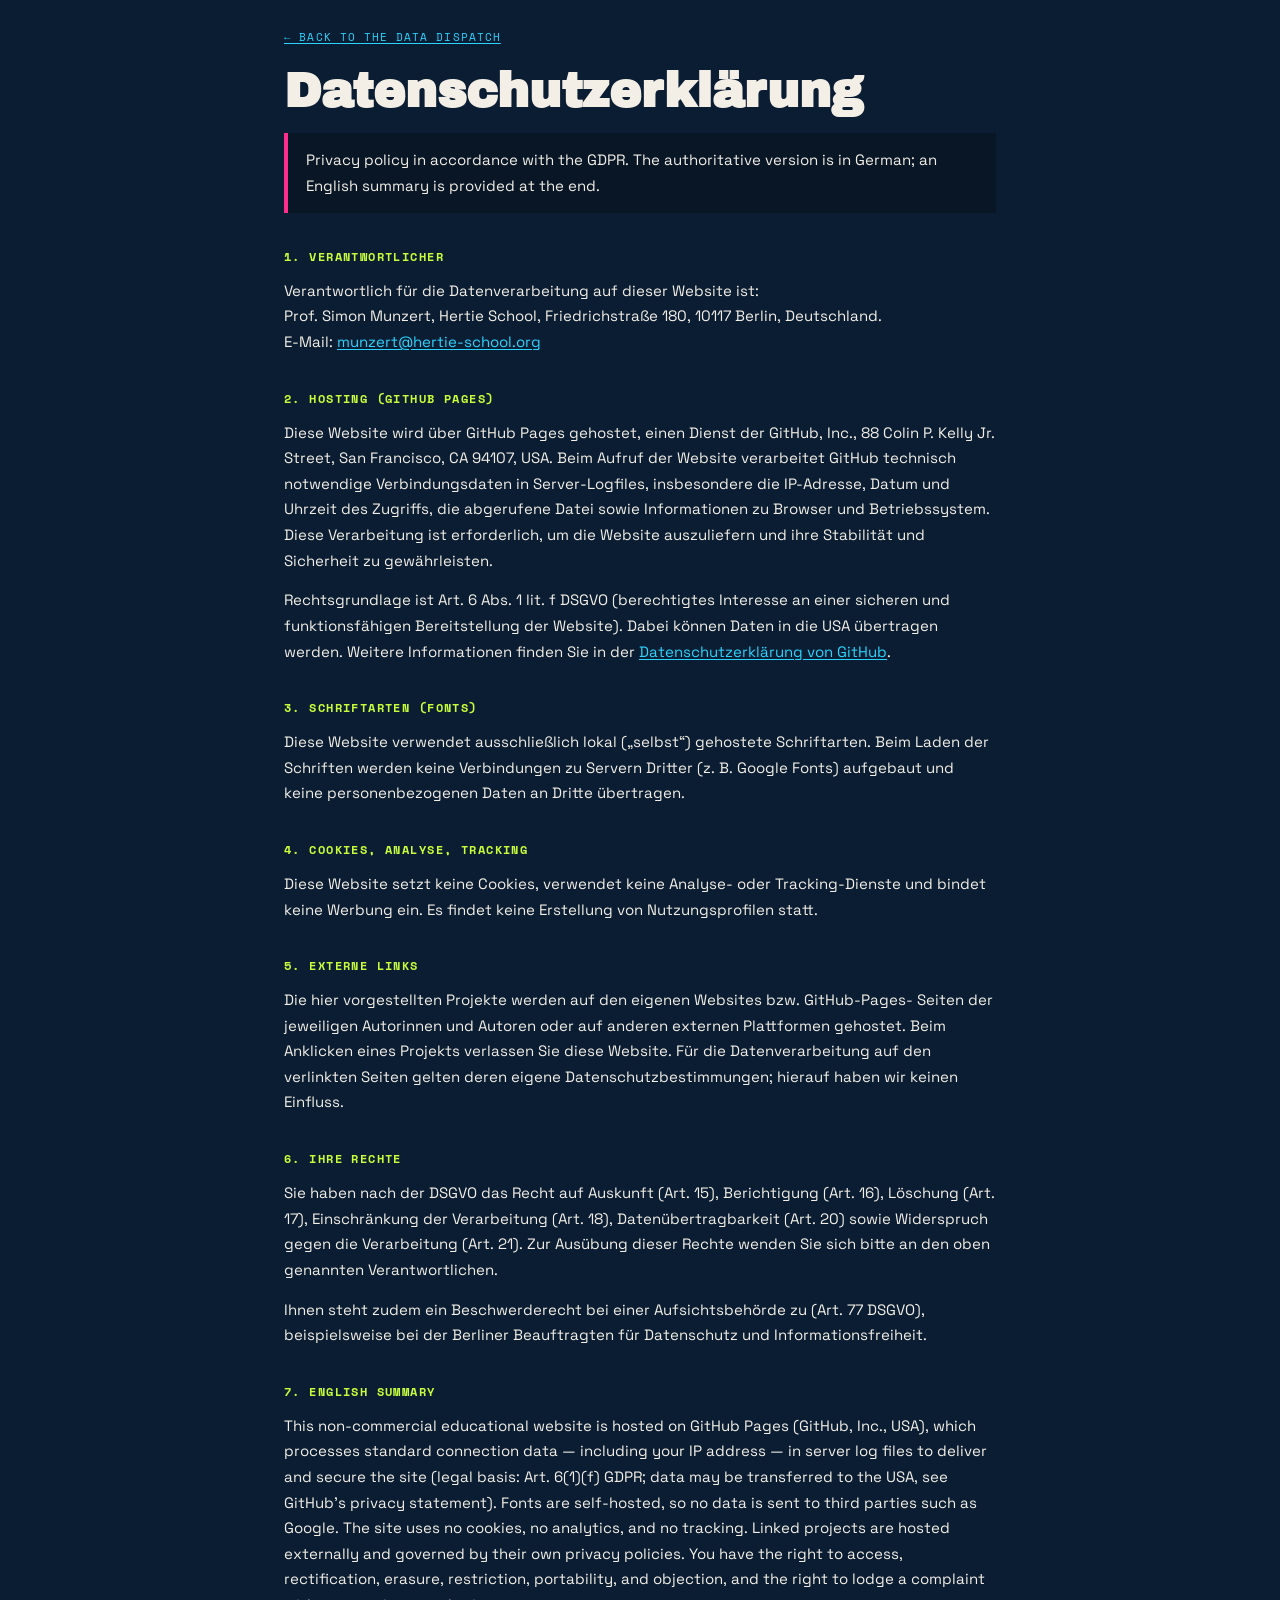
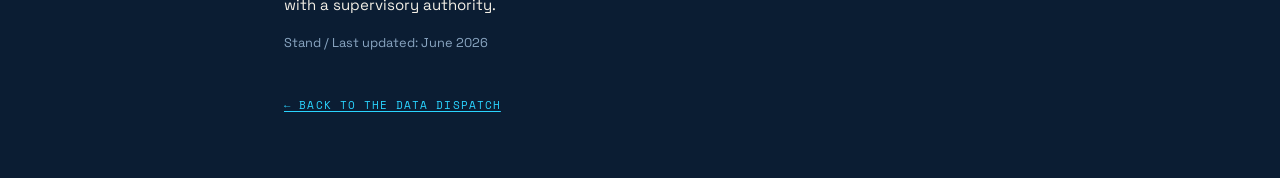
==== commit 40a3ea93: "Rename site to The Data Dispatch; credit Data Science Lab in footer Co-Authored-By: Claude Opus 4.8 " ====
--- a/datenschutz.html
+++ b/datenschutz.html
@@ -3,7 +3,7 @@
 <head>
   <meta charset="UTF-8">
   <meta name="viewport" content="width=device-width, initial-scale=1.0">
-  <title>Datenschutzerklärung / Privacy — The Hertie Times</title>
+  <title>Datenschutzerklärung / Privacy — The Data Dispatch</title>
   <meta name="robots" content="noindex">
   <link rel="icon" href="favicon.svg" type="image/svg+xml">
   <link rel="stylesheet" href="fonts.css">
@@ -12,7 +12,7 @@
 <body>
   <main class="legal-page">
     <div class="container">
-      <a class="legal-back" href="index.html">← Back to The Hertie Times</a>
+      <a class="legal-back" href="index.html">← Back to The Data Dispatch</a>
       <h1 class="legal-title">Datenschutzerklärung</h1>
       <p class="legal-note">
         Privacy policy in accordance with the GDPR. The authoritative version is in German;
@@ -92,7 +92,7 @@
 
       <p style="font-size:0.8rem;color:var(--muted)">Stand / Last updated: June 2026</p>
 
-      <a class="legal-back" href="index.html">← Back to The Hertie Times</a>
+      <a class="legal-back" href="index.html">← Back to The Data Dispatch</a>
     </div>
   </main>
 </body>
--- a/style.css
+++ b/style.css
@@ -1,4 +1,4 @@
-/* ── The Hertie Times — dark neo-brutalist theme ── */
+/* ── The Data Dispatch — dark neo-brutalist theme ── */
 :root {
   --word:    'Bungee', system-ui, sans-serif;
   --display: 'Archivo Black', system-ui, sans-serif;
@@ -68,17 +68,22 @@
   letter-spacing: -0.01em;
   text-transform: uppercase;
   margin-top: 1.4rem;
+  text-align: center;
 }
 .masthead-name .mn-back {
   position: absolute;
-  left: 4px; top: 4px;
+  top: 4px;
+  left: 0; width: 100%;
+  text-align: center;
+  transform: translateX(4px);
   color: var(--pink);
   z-index: 0;
 }
 .masthead-name .mn-front { position: relative; color: var(--ink); z-index: 1; }
 .masthead-slogan {
-  display: inline-block;
-  margin-top: 1.4rem;
+  display: block;
+  width: fit-content;
+  margin: 1.4rem auto 0;
   background: var(--pink);
   color: #2a0014;
   font-weight: 700;
